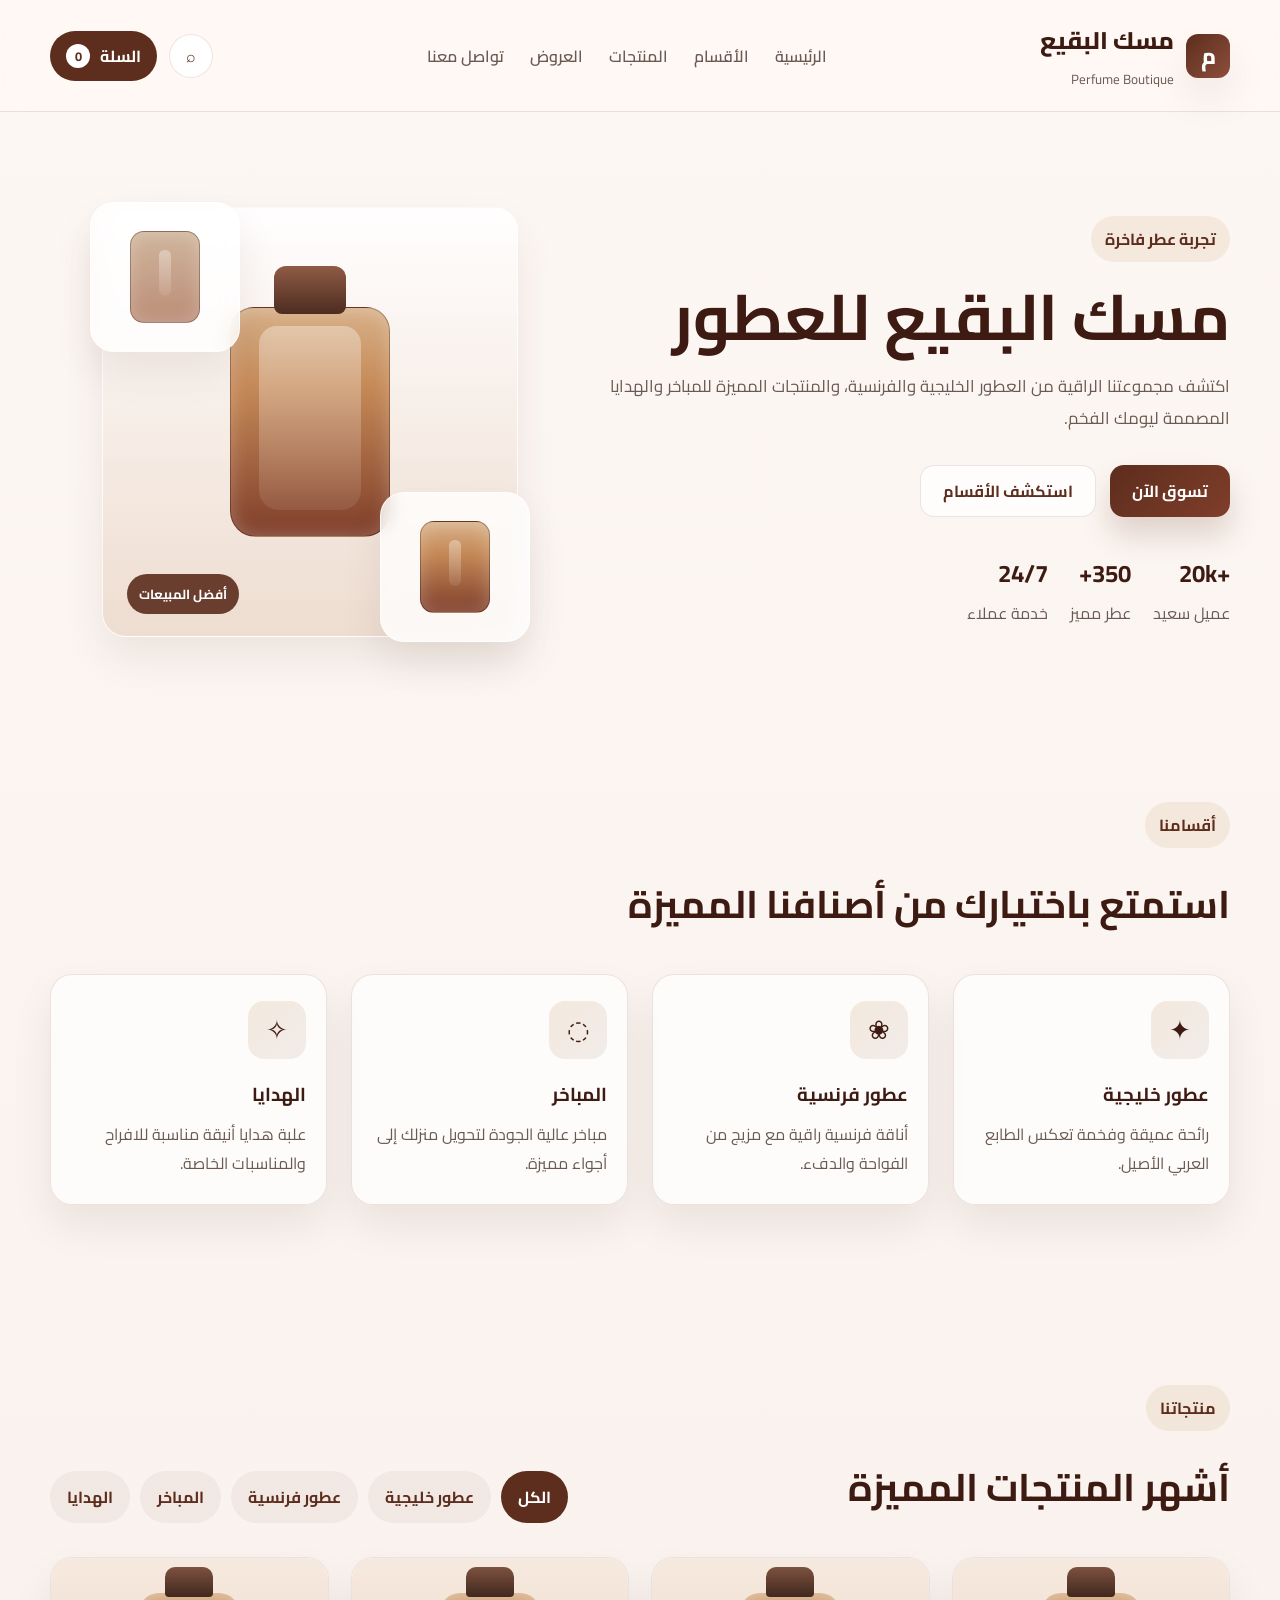
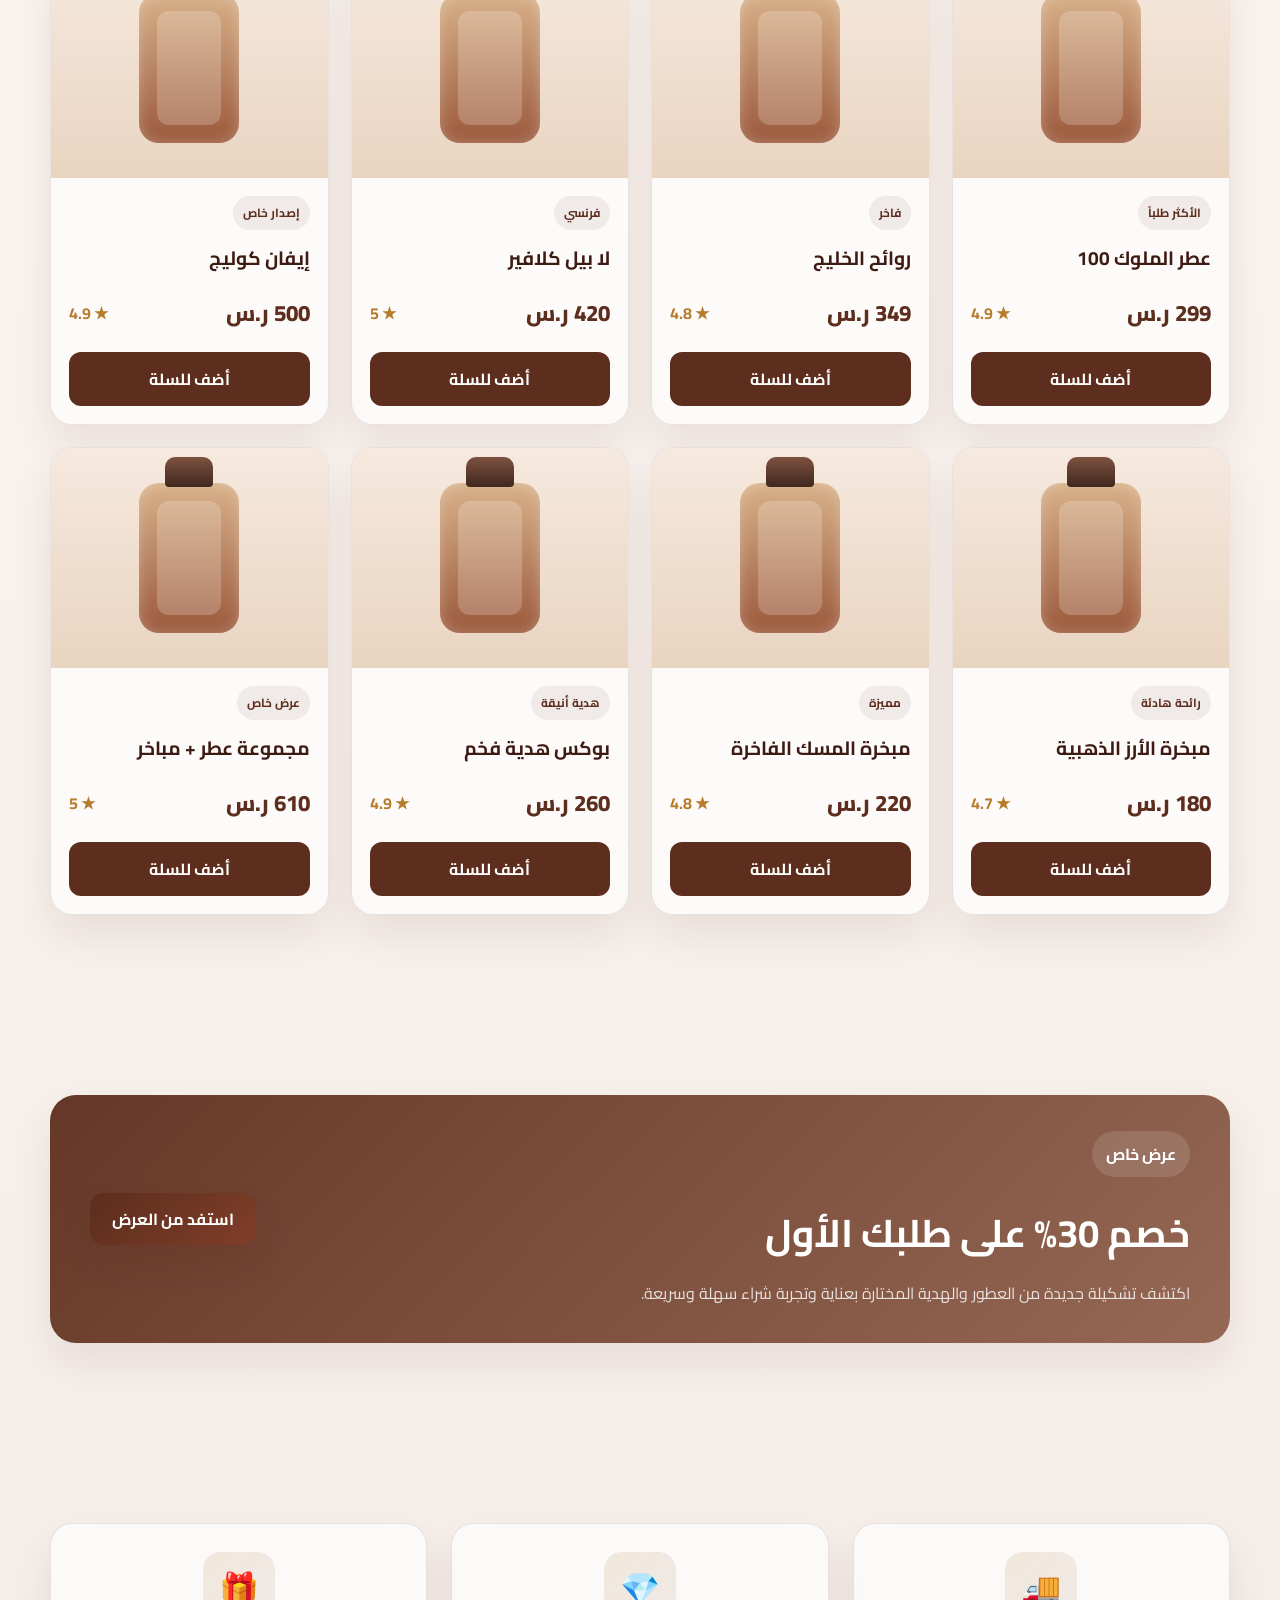
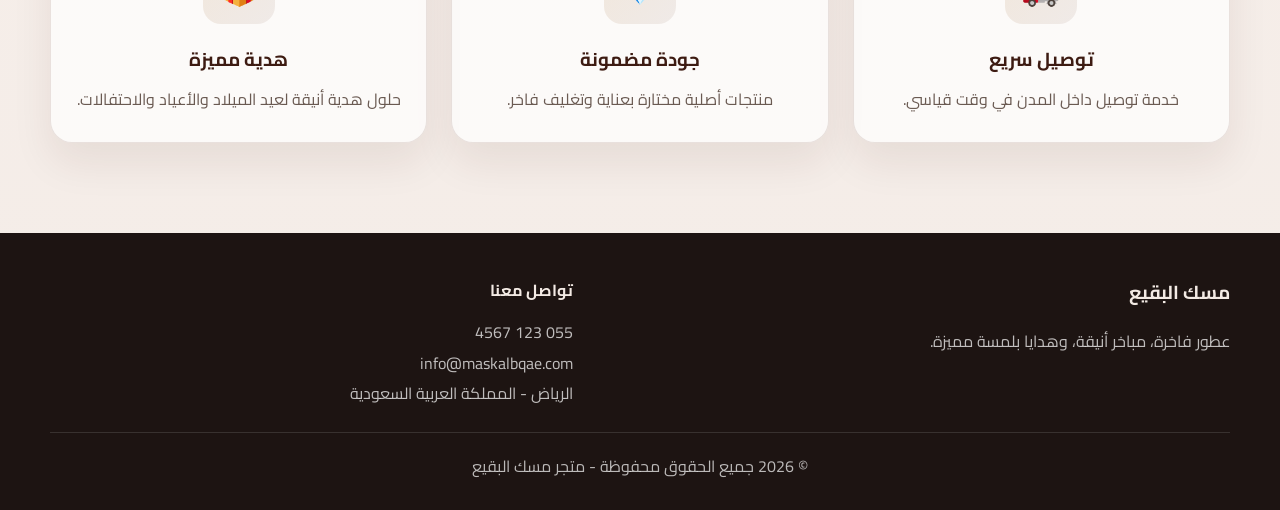
==== index.html @ 200d5143 "إنشاء متجر إلكتروني عربي فاخر لمتجر مسك البقيع مع واجهة تفاعلية وعروض أقسام المنتجات." ====
<!DOCTYPE html>
<html lang="ar" dir="rtl">
  <head>
    <meta charset="UTF-8" />
    <meta name="viewport" content="width=device-width, initial-scale=1.0" />
    <title>مسك البقيع | متجر العطور</title>
    <meta
      name="description"
      content="متجر مسك البقيع للعطور والمباخر والهدايا، يقدم عطور خليجية وفرنسية عالية الجودة."
    />
    <link rel="preconnect" href="https://fonts.googleapis.com" />
    <link rel="preconnect" href="https://fonts.gstatic.com" crossorigin />
    <link
      href="https://fonts.googleapis.com/css2?family=Cairo:wght@400;500;600;700;800&display=swap"
      rel="stylesheet"
    />
    <link rel="stylesheet" href="styles.css" />
  </head>
  <body>
    <header class="topbar">
      <div class="container nav">
        <div class="logo-wrap">
          <div class="logo-badge">م</div>
          <div>
            <p class="brand-name">مسك البقيع</p>
            <small>Perfume Boutique</small>
          </div>
        </div>
        <nav class="main-nav" aria-label="التنقل الرئيسي">
          <a href="#home">الرئيسية</a>
          <a href="#categories">الأقسام</a>
          <a href="#products">المنتجات</a>
          <a href="#offers">العروض</a>
          <a href="#contact">تواصل معنا</a>
        </nav>
        <div class="nav-actions">
          <button class="icon-btn" aria-label="بحث">⌕</button>
          <button class="cart-btn" aria-label="سلة المشتريات">
            <span>السلة</span>
            <span id="cart-count" class="cart-count">0</span>
          </button>
        </div>
      </div>
    </header>

    <main id="home">
      <section class="hero">
        <div class="container hero-inner">
          <div class="hero-copy">
            <span class="eyebrow">تجربة عطر فاخرة</span>
            <h1>مسك البقيع للعطور</h1>
            <p>
              اكتشف مجموعتنا الراقية من العطور الخليجية والفرنسية، والمنتجات
              المميزة للمباخر والهدايا المصممة ليومك الفخم.
            </p>
            <div class="cta-row">
              <a href="#products" class="primary-btn">تسوق الآن</a>
              <a href="#categories" class="secondary-btn">استكشف الأقسام</a>
            </div>
            <div class="hero-stats">
              <div>
                <strong>+20k</strong>
                <span>عميل سعيد</span>
              </div>
              <div>
                <strong>350+</strong>
                <span>عطر مميز</span>
              </div>
              <div>
                <strong>24/7</strong>
                <span>خدمة عملاء</span>
              </div>
            </div>
          </div>

          <div class="hero-visual" aria-label="عرض منتجات العطور">
            <div class="perfume-card main-card">
              <div class="bottle bottle-large">
                <span class="cap"></span>
              </div>
              <div class="product-tag">أفضل المبيعات</div>
            </div>
            <div class="perfume-card mini-card mini-one">
              <div class="bottle bottle-small"></div>
            </div>
            <div class="perfume-card mini-card mini-two">
              <div class="bottle bottle-small muted"></div>
            </div>
          </div>
        </div>
      </section>

      <section id="categories" class="categories section-space">
        <div class="container">
          <div class="section-heading">
            <span class="eyebrow">أقسامنا</span>
            <h2>استمتع باختيارك من أصنافنا المميزة</h2>
          </div>

          <div class="category-grid">
            <article class="category-card category-gulf">
              <div class="icon">✦</div>
              <h3>عطور خليجية</h3>
              <p>رائحة عميقة وفخمة تعكس الطابع العربي الأصيل.</p>
            </article>

            <article class="category-card category-french">
              <div class="icon">❀</div>
              <h3>عطور فرنسية</h3>
              <p>أناقة فرنسية راقية مع مزيج من الفواحة والدفء.</p>
            </article>

            <article class="category-card category-incense">
              <div class="icon">◌</div>
              <h3>المباخر</h3>
              <p>مباخر عالية الجودة لتحويل منزلك إلى أجواء مميزة.</p>
            </article>

            <article class="category-card category-gifts">
              <div class="icon">✧</div>
              <h3>الهدايا</h3>
              <p>علبة هدايا أنيقة مناسبة للافراح والمناسبات الخاصة.</p>
            </article>
          </div>
        </div>
      </section>

      <section id="products" class="products section-space">
        <div class="container">
          <div class="section-heading split-heading">
            <div>
              <span class="eyebrow">منتجاتنا</span>
              <h2>أشهر المنتجات المميزة</h2>
            </div>
            <div class="filter-bar" aria-label="تصفية المنتجات">
              <button class="filter-btn active" data-filter="all">الكل</button>
              <button class="filter-btn" data-filter="gulf">عطور خليجية</button>
              <button class="filter-btn" data-filter="french">عطور فرنسية</button>
              <button class="filter-btn" data-filter="incense">المباخر</button>
              <button class="filter-btn" data-filter="gifts">الهدايا</button>
            </div>
          </div>

          <div id="products-grid" class="product-grid" aria-live="polite"></div>
        </div>
      </section>

      <section id="offers" class="promo section-space">
        <div class="container promo-box">
          <div>
            <span class="eyebrow">عرض خاص</span>
            <h2>خصم 30% على طلبك الأول</h2>
            <p>
              اكتشف تشكيلة جديدة من العطور والهدية المختارة بعناية وتجربة
              شراء سهلة وسريعة.
            </p>
          </div>
          <a href="#products" class="primary-btn">استفد من العرض</a>
        </div>
      </section>

      <section class="features section-space">
        <div class="container">
          <div class="feature-grid">
            <div class="feature-item">
              <div class="feature-icon">🚚</div>
              <h3>توصيل سريع</h3>
              <p>خدمة توصيل داخل المدن في وقت قياسي.</p>
            </div>
            <div class="feature-item">
              <div class="feature-icon">💎</div>
              <h3>جودة مضمونة</h3>
              <p>منتجات أصلية مختارة بعناية وتغليف فاخر.</p>
            </div>
            <div class="feature-item">
              <div class="feature-icon">🎁</div>
              <h3>هدية مميزة</h3>
              <p>حلول هدية أنيقة لعيد الميلاد والأعياد والاحتفالات.</p>
            </div>
          </div>
        </div>
      </section>
    </main>

    <footer id="contact" class="site-footer">
      <div class="container footer-inner">
        <div>
          <h3>مسك البقيع</h3>
          <p>عطور فاخرة، مباخر أنيقة، وهدايا بلمسة مميزة.</p>
        </div>
        <div>
          <h4>تواصل معنا</h4>
          <ul>
            <li>055 123 4567</li>
            <li>info@maskalbqae.com</li>
            <li>الرياض - المملكة العربية السعودية</li>
          </ul>
        </div>
      </div>
      <div class="container copyright">
        <p>© 2026 جميع الحقوق محفوظة - متجر مسك البقيع</p>
      </div>
    </footer>

    <script src="script.js"></script>
  </body>
</html>
---- styles.css ----
:root {
  --bg: #f9f3ee;
  --panel: #fffdfb;
  --primary: #5d2d1d;
  --primary-dark: #3d1b12;
  --accent: #c79b66;
  --sec: #efe1d2;
  --text: #1f1a17;
  --muted: #6a5a52;
  --border: rgba(93, 45, 29, 0.12);
  --shadow: 0 20px 40px rgba(61, 27, 18, 0.08);
}

* {
  box-sizing: border-box;
}

html {
  scroll-behavior: smooth;
}

body {
  margin: 0;
  font-family: "Cairo", sans-serif;
  background: linear-gradient(180deg, #fdf7f3 0%, #f4ece7 100%);
  color: var(--text);
}

a {
  color: inherit;
  text-decoration: none;
}

img {
  max-width: 100%;
}

button {
  font: inherit;
}

.container {
  width: min(1180px, calc(100% - 32px));
  margin: 0 auto;
}

.section-space {
  padding: 90px 0;
}

.topbar {
  position: sticky;
  top: 0;
  z-index: 20;
  backdrop-filter: blur(14px);
  background: rgba(255, 249, 246, 0.75);
  border-bottom: 1px solid var(--border);
}

.nav {
  display: flex;
  align-items: center;
  justify-content: space-between;
  gap: 20px;
  padding: 18px 0;
}

.logo-wrap {
  display: flex;
  align-items: center;
  gap: 12px;
}

.logo-badge {
  width: 44px;
  height: 44px;
  display: grid;
  place-items: center;
  background: linear-gradient(135deg, var(--primary), #8c4f3b);
  color: #fff;
  border-radius: 12px;
  font-size: 1.4rem;
  font-weight: 800;
  box-shadow: var(--shadow);
}

.brand-name {
  margin: 0;
  font-weight: 800;
  color: var(--primary-dark);
  font-size: 1.5rem;
}

.logo-wrap small {
  color: var(--muted);
}

.main-nav {
  display: flex;
  align-items: center;
  gap: 26px;
  color: var(--muted);
  font-weight: 600;
}

.main-nav a:hover {
  color: var(--primary);
}

.nav-actions {
  display: flex;
  align-items: center;
  gap: 12px;
}

.icon-btn,
.cart-btn,
.filter-btn,
.primary-btn,
.secondary-btn,
.add-btn {
  border: none;
  cursor: pointer;
  transition: 0.2s ease;
}

.icon-btn {
  width: 44px;
  height: 44px;
  border-radius: 50%;
  background: #fff;
  color: var(--primary);
  border: 1px solid var(--border);
}

.cart-btn {
  display: inline-flex;
  align-items: center;
  gap: 10px;
  background: var(--primary);
  color: #fff;
  padding: 10px 16px;
  border-radius: 999px;
  font-weight: 700;
}

.cart-count {
  display: inline-grid;
  place-items: center;
  width: 24px;
  height: 24px;
  border-radius: 50%;
  background: #fff;
  color: var(--primary);
  font-size: 0.8rem;
}

.hero {
  padding: 60px 0 40px;
}

.hero-inner {
  display: grid;
  grid-template-columns: 1.2fr 1fr;
  gap: 36px;
  align-items: center;
}

.eyebrow {
  display: inline-block;
  font-weight: 700;
  color: var(--primary);
  background: rgba(199, 155, 102, 0.15);
  padding: 8px 14px;
  border-radius: 999px;
  margin-bottom: 20px;
}

.hero-copy h1 {
  margin: 0;
  font-size: clamp(2.5rem, 5vw, 4.3rem);
  line-height: 1.1;
  color: var(--primary-dark);
}

.hero-copy p {
  max-width: 620px;
  color: var(--muted);
  font-size: 1.05rem;
  line-height: 1.9;
  margin: 18px 0 30px;
}

.cta-row {
  display: flex;
  flex-wrap: wrap;
  gap: 14px;
}

.primary-btn,
.secondary-btn {
  display: inline-flex;
  align-items: center;
  justify-content: center;
  min-height: 52px;
  padding: 0 22px;
  border-radius: 14px;
  font-weight: 700;
}

.primary-btn {
  background: linear-gradient(135deg, var(--primary), #7f3e2a);
  color: white;
  box-shadow: 0 18px 30px rgba(93, 45, 29, 0.18);
}

.primary-btn:hover {
  transform: translateY(-1px);
}

.secondary-btn {
  background: rgba(255,255,255,0.8);
  color: var(--primary);
  border: 1px solid var(--border);
}

.hero-stats {
  display: flex;
  flex-wrap: wrap;
  gap: 22px;
  margin-top: 34px;
}

.hero-stats div {
  display: flex;
  flex-direction: column;
  gap: 2px;
}

.hero-stats strong {
  color: var(--primary-dark);
  font-size: 1.5rem;
}

.hero-stats span {
  color: var(--muted);
}

.hero-visual {
  position: relative;
  min-height: 500px;
  display: grid;
  place-items: center;
}

.perfume-card {
  position: absolute;
  border-radius: 24px;
  background: linear-gradient(180deg, rgba(255,255,255,0.82), rgba(239, 225, 210, 0.8));
  border: 1px solid rgba(255,255,255,0.8);
  box-shadow: var(--shadow);
}

.main-card {
  width: min(420px, 80%);
  height: 430px;
  display: flex;
  align-items: center;
  justify-content: center;
  background: linear-gradient(180deg, rgba(255,255,255,0.88), rgba(236, 218, 204, 0.9));
}

.bottle {
  position: relative;
  width: 160px;
  height: 230px;
  border-radius: 24px 24px 26px 26px;
  background: linear-gradient(180deg, #d8b189 0%, #c58957 35%, #7f3e2a 100%);
  border: 1px solid rgba(54, 32, 25, 0.3);
  box-shadow: inset 0 0 18px rgba(255,255,255,0.25);
}

.bottle::before {
  content: "";
  position: absolute;
  inset: 18px 28px 26px;
  border-radius: 18px 18px 20px 20px;
  background: linear-gradient(180deg, rgba(255,255,255,0.35), rgba(255,255,255,0.08));
}

.cap {
  position: absolute;
  top: -42px;
  left: 50%;
  transform: translateX(-50%);
  width: 72px;
  height: 48px;
  border-radius: 12px 12px 8px 8px;
  background: linear-gradient(180deg, #8f5b45, #4d2c20);
}

.mini-card {
  width: 150px;
  height: 150px;
  display: grid;
  place-items: center;
  background: rgba(255,255,255,0.78);
  backdrop-filter: blur(8px);
}

.mini-one {
  bottom: 30px;
  right: 40px;
}

.mini-two {
  top: 30px;
  left: 40px;
}

.bottle-small {
  width: 70px;
  height: 92px;
  border-radius: 14px;
}

.bottle-small.muted {
  background: linear-gradient(180deg, #d0b59c 0%, #bb8d76 100%);
}

.product-tag {
  position: absolute;
  left: 24px;
  bottom: 22px;
  background: rgba(93, 45, 29, 0.9);
  color: #fff;
  font-weight: 700;
  padding: 8px 12px;
  border-radius: 999px;
  font-size: 0.82rem;
}

.section-heading {
  margin-bottom: 34px;
}

.section-heading h2 {
  margin: 0;
  color: var(--primary-dark);
  font-size: clamp(2rem, 3vw, 2.8rem);
}

.split-heading {
  display: flex;
  justify-content: space-between;
  gap: 20px;
  align-items: end;
  flex-wrap: wrap;
}

.filter-bar {
  display: flex;
  flex-wrap: wrap;
  gap: 10px;
}

.filter-btn {
  background: rgba(93, 45, 29, 0.05);
  color: var(--primary);
  border: 1px solid transparent;
  padding: 10px 16px;
  border-radius: 999px;
  font-weight: 700;
}

.filter-btn.active {
  background: var(--primary);
  color: #fff;
}

.category-grid,
.feature-grid {
  display: grid;
  grid-template-columns: repeat(4, minmax(0, 1fr));
  gap: 24px;
}

.category-card,
.feature-item,
.product-card {
  background: rgba(255,255,255,0.7);
  border: 1px solid var(--border);
  border-radius: 22px;
  box-shadow: var(--shadow);
}

.category-card {
  padding: 26px 20px;
}

.category-card .icon {
  width: 58px;
  height: 58px;
  border-radius: 16px;
  display: grid;
  place-items: center;
  font-size: 1.6rem;
  margin-bottom: 18px;
  background: linear-gradient(135deg, rgba(199,155,102,0.2), rgba(93,45,29,0.08));
  color: var(--primary-dark);
}

.category-card h3 {
  margin: 0 0 8px;
  color: var(--primary-dark);
}

.category-card p {
  margin: 0;
  line-height: 1.8;
  color: var(--muted);
}

.product-grid {
  display: grid;
  grid-template-columns: repeat(4, minmax(0, 1fr));
  gap: 22px;
}

.product-card {
  overflow: hidden;
}

.product-image {
  position: relative;
  height: 220px;
  background: linear-gradient(180deg, #f6e9df, #e9d4c0);
  display: grid;
  place-items: center;
}

.product-bottle {
  position: relative;
  width: 100px;
  height: 150px;
  border-radius: 20px;
  background: linear-gradient(180deg, #d8b189 0%, #9b593c 100%);
  box-shadow: inset 0 0 14px rgba(255,255,255,0.28);
}

.product-bottle::before {
  content: "";
  position: absolute;
  top: -26px;
  left: 50%;
  transform: translateX(-50%);
  width: 48px;
  height: 30px;
  border-radius: 10px 10px 4px 4px;
  background: linear-gradient(180deg, #7d5240, #40271e);
}

.product-bottle::after {
  content: "";
  position: absolute;
  inset: 18px 18px 18px;
  border-radius: 12px;
  background: rgba(255,255,255,0.2);
}

.product-body {
  padding: 18px;
}

.badge {
  display: inline-block;
  background: rgba(93, 45, 29, 0.08);
  color: var(--primary);
  font-size: 0.74rem;
  font-weight: 700;
  padding: 6px 10px;
  border-radius: 999px;
  margin-bottom: 10px;
}

.product-body h3 {
  margin: 0;
  color: var(--primary-dark);
  font-size: 1.2rem;
}

.product-meta {
  display: flex;
  justify-content: space-between;
  align-items: center;
  gap: 8px;
  margin: 16px 0 18px;
}

.product-price {
  font-size: 1.4rem;
  font-weight: 800;
  color: var(--primary);
}

.product-rating {
  color: #b77b2c;
  font-weight: 700;
}

.add-btn {
  width: 100%;
  background: var(--primary);
  color: white;
  border-radius: 12px;
  padding: 12px 16px;
  font-weight: 700;
}

.promo-box {
  display: flex;
  align-items: center;
  justify-content: space-between;
  gap: 20px;
  padding: 36px 40px;
  border-radius: 26px;
  background: linear-gradient(135deg, rgba(93, 45, 29, 0.95), rgba(139, 90, 69, 0.9));
  color: #fff;
  box-shadow: var(--shadow);
}

.promo-box h2 {
  margin: 0 0 10px;
  font-size: clamp(2rem, 3vw, 2.8rem);
}

.promo-box p {
  margin: 0;
  color: rgba(255,255,255,0.82);
  line-height: 1.8;
}

.promo-box .eyebrow {
  background: rgba(255,255,255,0.12);
  color: #fff;
}

.feature-grid {
  grid-template-columns: repeat(3, minmax(0, 1fr));
}

.feature-item {
  padding: 28px 22px;
  text-align: center;
}

.feature-icon {
  width: 72px;
  height: 72px;
  border-radius: 18px;
  display: grid;
  place-items: center;
  margin: 0 auto 18px;
  font-size: 2rem;
  background: linear-gradient(135deg, rgba(199,155,102,0.2), rgba(93,45,29,0.08));
}

.feature-item h3 {
  margin: 0 0 8px;
  color: var(--primary-dark);
}

.feature-item p {
  margin: 0;
  color: var(--muted);
  line-height: 1.8;
}

.site-footer {
  background: #1d1412;
  color: #f3eae4;
  padding-top: 42px;
}

.footer-inner {
  display: grid;
  grid-template-columns: 1.2fr 1fr;
  gap: 30px;
  padding-bottom: 24px;
}

.site-footer h3,
.site-footer h4 {
  margin: 0 0 12px;
}

.site-footer p,
.site-footer li {
  color: rgba(255,255,255,0.72);
  line-height: 1.9;
}

.site-footer ul {
  list-style: none;
  padding: 0;
  margin: 0;
}

.copyright {
  border-top: 1px solid rgba(255,255,255,0.12);
  padding: 18px 0 28px;
}

.copyright p {
  margin: 0;
  text-align: center;
  color: rgba(255,255,255,0.7);
}

@media (max-width: 960px) {
  .hero-inner,
  .category-grid,
  .product-grid,
  .feature-grid,
  .footer-inner {
    grid-template-columns: 1fr 1fr;
  }

  .hero-inner {
    grid-template-columns: 1fr;
  }

  .main-nav {
    display: none;
  }
}

@media (max-width: 640px) {
  .category-grid,
  .product-grid,
  .feature-grid,
  .footer-inner {
    grid-template-columns: 1fr;
  }

  .promo-box {
    flex-direction: column;
    align-items: flex-start;
  }

  .nav {
    flex-wrap: wrap;
  }

  .nav-actions {
    width: 100%;
    justify-content: space-between;
  }
}
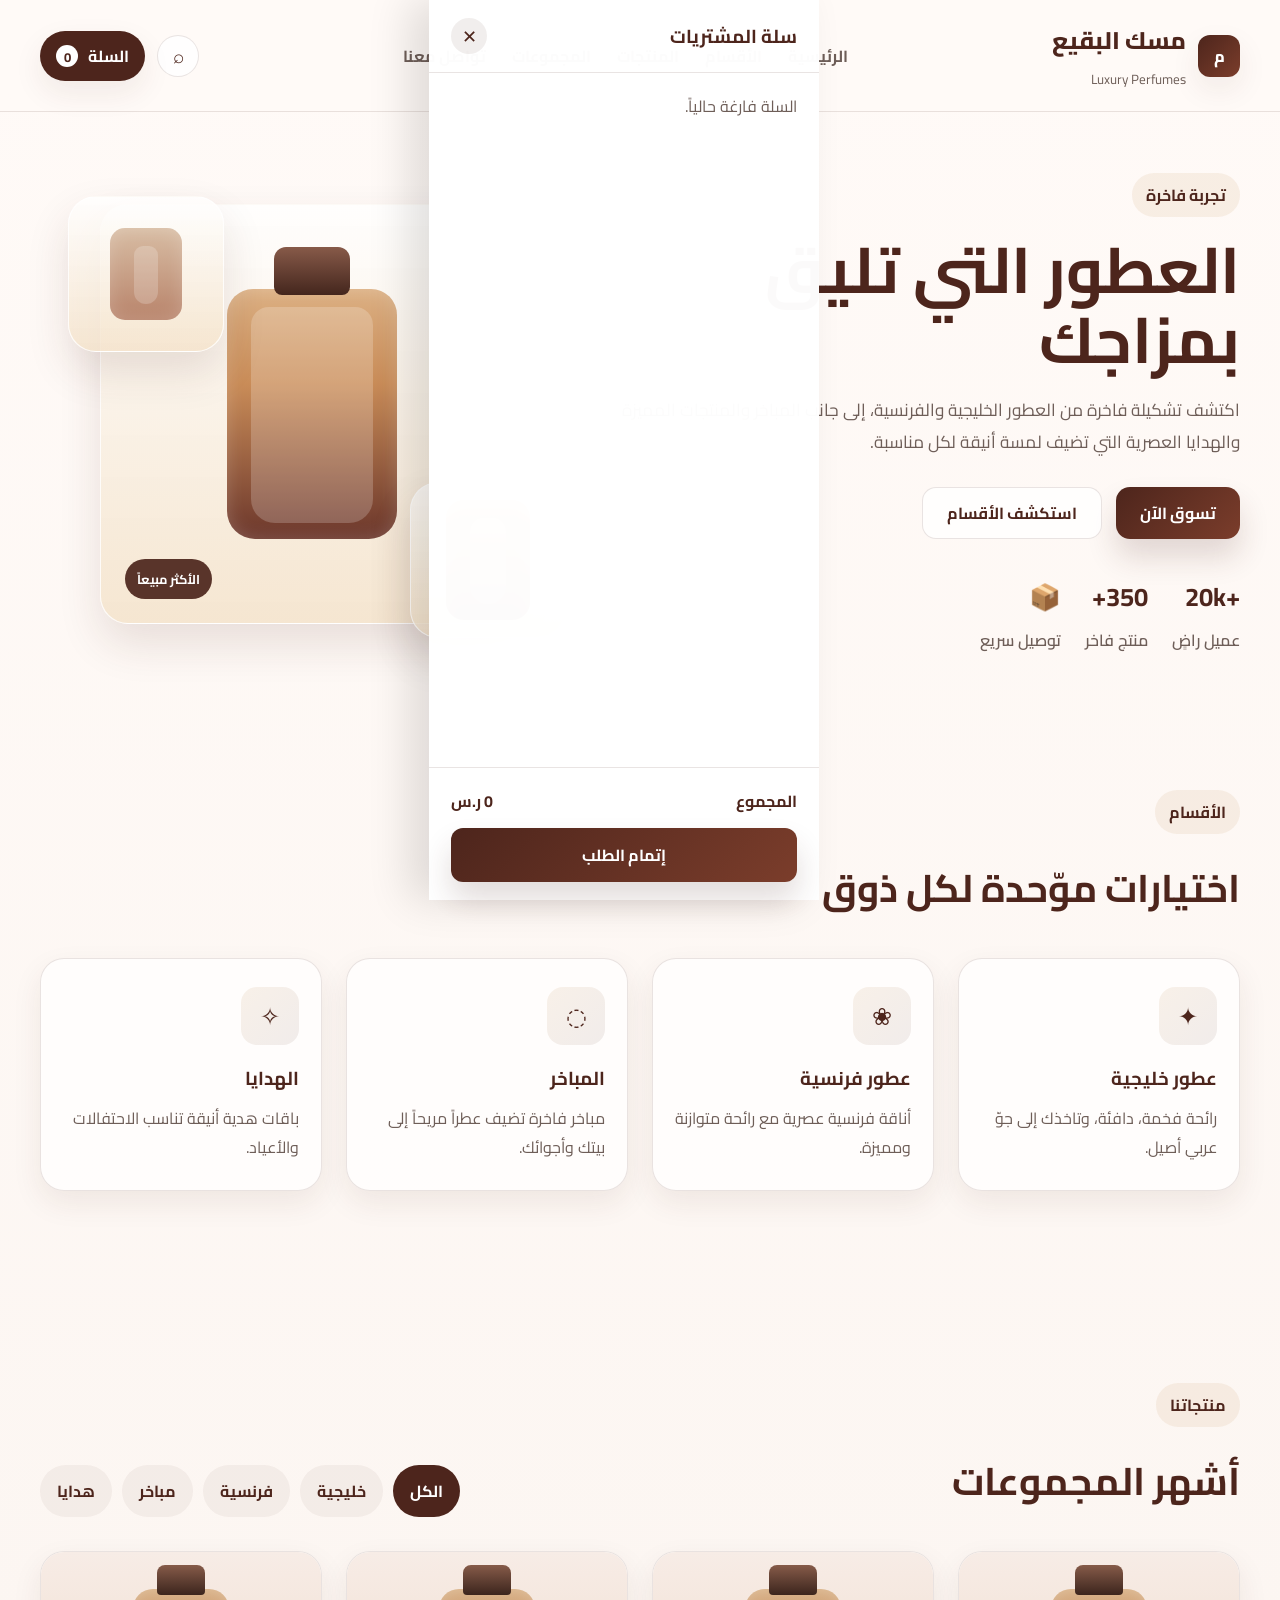
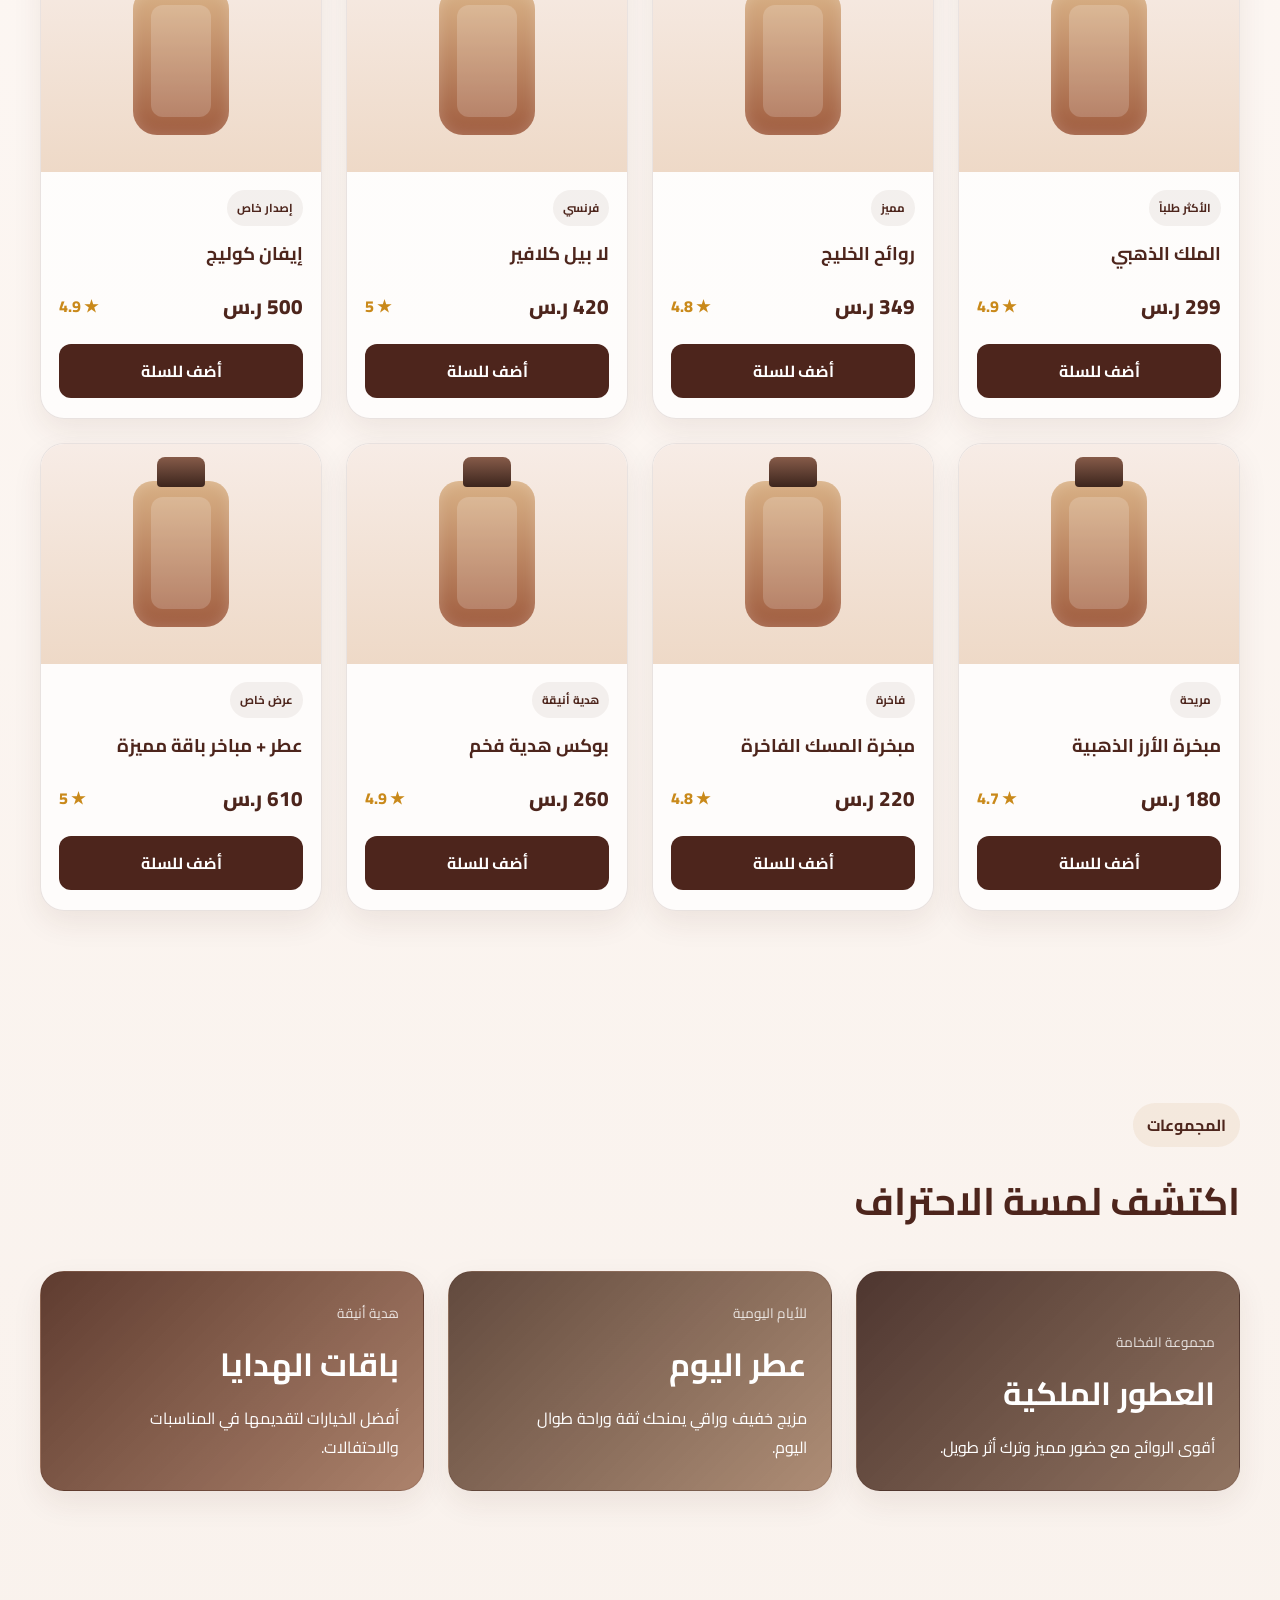
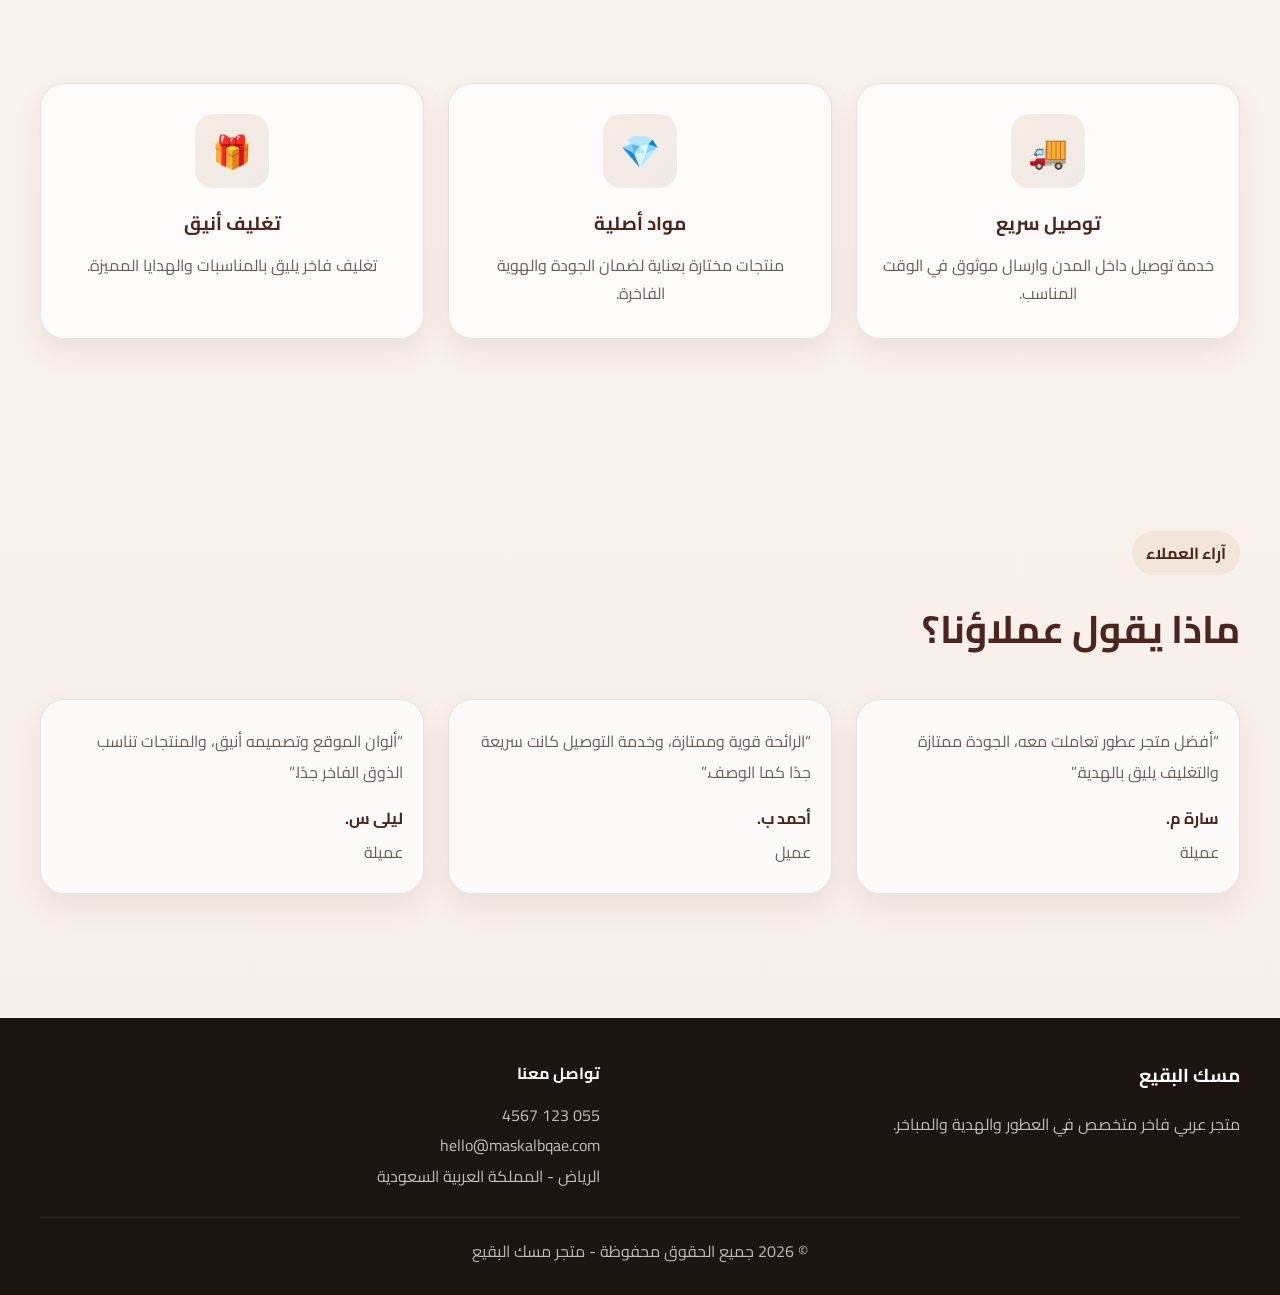
==== commit c0d8393e: "تحديث المتجر إلى نسخة أكثر احترافية مع سلة مشتريات، نافذة تفاصيل المنتج، وتصميم فاخر عربي." ====
--- a/index.html
+++ b/index.html
@@ -3,10 +3,10 @@
   <head>
     <meta charset="UTF-8" />
     <meta name="viewport" content="width=device-width, initial-scale=1.0" />
-    <title>مسك البقيع | متجر العطور</title>
+    <title>مسك البقيع | متجر العطور الفاخر</title>
     <meta
       name="description"
-      content="متجر مسك البقيع للعطور والمباخر والهدايا، يقدم عطور خليجية وفرنسية عالية الجودة."
+      content="متجر مسك البقيع للعطور الفاخرة والمباخر والهدايا، يقدم أفضل العطور الخليجية والفرنسية بمذاق فخم."
     />
     <link rel="preconnect" href="https://fonts.googleapis.com" />
     <link rel="preconnect" href="https://fonts.gstatic.com" crossorigin />
@@ -23,19 +23,21 @@
           <div class="logo-badge">م</div>
           <div>
             <p class="brand-name">مسك البقيع</p>
-            <small>Perfume Boutique</small>
-          </div>
-        </div>
+            <small>Luxury Perfumes</small>
+          </div>
+        </div>
+
         <nav class="main-nav" aria-label="التنقل الرئيسي">
           <a href="#home">الرئيسية</a>
           <a href="#categories">الأقسام</a>
           <a href="#products">المنتجات</a>
-          <a href="#offers">العروض</a>
+          <a href="#collections">المجموعات</a>
           <a href="#contact">تواصل معنا</a>
         </nav>
+
         <div class="nav-actions">
           <button class="icon-btn" aria-label="بحث">⌕</button>
-          <button class="cart-btn" aria-label="سلة المشتريات">
+          <button class="cart-btn" id="cartToggle" aria-label="سلة المشتريات">
             <span>السلة</span>
             <span id="cart-count" class="cart-count">0</span>
           </button>
@@ -47,44 +49,48 @@
       <section class="hero">
         <div class="container hero-inner">
           <div class="hero-copy">
-            <span class="eyebrow">تجربة عطر فاخرة</span>
-            <h1>مسك البقيع للعطور</h1>
+            <span class="eyebrow">تجربة فاخرة</span>
+            <h1>العطور التي تليق بمزاجك</h1>
             <p>
-              اكتشف مجموعتنا الراقية من العطور الخليجية والفرنسية، والمنتجات
-              المميزة للمباخر والهدايا المصممة ليومك الفخم.
+              اكتشف تشكيلة فاخرة من العطور الخليجية والفرنسية، إلى جانب المباخر
+              والمنتجات المميزة والهدايا العصرية التي تضيف لمسة أنيقة لكل مناسبة.
             </p>
+
             <div class="cta-row">
               <a href="#products" class="primary-btn">تسوق الآن</a>
               <a href="#categories" class="secondary-btn">استكشف الأقسام</a>
             </div>
+
             <div class="hero-stats">
               <div>
                 <strong>+20k</strong>
-                <span>عميل سعيد</span>
+                <span>عميل راضٍ</span>
               </div>
               <div>
                 <strong>350+</strong>
-                <span>عطر مميز</span>
+                <span>منتج فاخر</span>
               </div>
               <div>
-                <strong>24/7</strong>
-                <span>خدمة عملاء</span>
-              </div>
-            </div>
-          </div>
-
-          <div class="hero-visual" aria-label="عرض منتجات العطور">
-            <div class="perfume-card main-card">
-              <div class="bottle bottle-large">
-                <span class="cap"></span>
-              </div>
-              <div class="product-tag">أفضل المبيعات</div>
-            </div>
-            <div class="perfume-card mini-card mini-one">
-              <div class="bottle bottle-small"></div>
-            </div>
-            <div class="perfume-card mini-card mini-two">
-              <div class="bottle bottle-small muted"></div>
+                <strong>📦</strong>
+                <span>توصيل سريع</span>
+              </div>
+            </div>
+          </div>
+
+          <div class="hero-visual" aria-label="منتجات العطور">
+            <div class="glass-panel panel-main">
+              <div class="bottle bottle-lg">
+                <span class="bottle-cap"></span>
+              </div>
+              <div class="floating-badge">الأكثر مبيعاً</div>
+            </div>
+
+            <div class="glass-panel mini one">
+              <div class="bottle bottle-md"></div>
+            </div>
+
+            <div class="glass-panel mini two">
+              <div class="bottle bottle-sm muted"></div>
             </div>
           </div>
         </div>
@@ -93,33 +99,33 @@
       <section id="categories" class="categories section-space">
         <div class="container">
           <div class="section-heading">
-            <span class="eyebrow">أقسامنا</span>
-            <h2>استمتع باختيارك من أصنافنا المميزة</h2>
+            <span class="eyebrow">الأقسام</span>
+            <h2>اختيارات موّحدة لكل ذوق</h2>
           </div>
 
           <div class="category-grid">
             <article class="category-card category-gulf">
               <div class="icon">✦</div>
               <h3>عطور خليجية</h3>
-              <p>رائحة عميقة وفخمة تعكس الطابع العربي الأصيل.</p>
+              <p>رائحة فخمة، دافئة، وتاخذك إلى جوّ عربي أصيل.</p>
             </article>
 
             <article class="category-card category-french">
               <div class="icon">❀</div>
               <h3>عطور فرنسية</h3>
-              <p>أناقة فرنسية راقية مع مزيج من الفواحة والدفء.</p>
+              <p>أناقة فرنسية عصرية مع رائحة متوازنة ومميزة.</p>
             </article>
 
             <article class="category-card category-incense">
               <div class="icon">◌</div>
               <h3>المباخر</h3>
-              <p>مباخر عالية الجودة لتحويل منزلك إلى أجواء مميزة.</p>
+              <p>مباخر فاخرة تضيف عطراً مريحاً إلى بيتك وأجوائك.</p>
             </article>
 
             <article class="category-card category-gifts">
               <div class="icon">✧</div>
               <h3>الهدايا</h3>
-              <p>علبة هدايا أنيقة مناسبة للافراح والمناسبات الخاصة.</p>
+              <p>باقات هدية أنيقة تناسب الاحتفالات والأعياد.</p>
             </article>
           </div>
         </div>
@@ -130,32 +136,48 @@
           <div class="section-heading split-heading">
             <div>
               <span class="eyebrow">منتجاتنا</span>
-              <h2>أشهر المنتجات المميزة</h2>
-            </div>
+              <h2>أشهر المجموعات</h2>
+            </div>
+
             <div class="filter-bar" aria-label="تصفية المنتجات">
               <button class="filter-btn active" data-filter="all">الكل</button>
-              <button class="filter-btn" data-filter="gulf">عطور خليجية</button>
-              <button class="filter-btn" data-filter="french">عطور فرنسية</button>
-              <button class="filter-btn" data-filter="incense">المباخر</button>
-              <button class="filter-btn" data-filter="gifts">الهدايا</button>
-            </div>
-          </div>
-
-          <div id="products-grid" class="product-grid" aria-live="polite"></div>
-        </div>
-      </section>
-
-      <section id="offers" class="promo section-space">
-        <div class="container promo-box">
-          <div>
-            <span class="eyebrow">عرض خاص</span>
-            <h2>خصم 30% على طلبك الأول</h2>
-            <p>
-              اكتشف تشكيلة جديدة من العطور والهدية المختارة بعناية وتجربة
-              شراء سهلة وسريعة.
-            </p>
-          </div>
-          <a href="#products" class="primary-btn">استفد من العرض</a>
+              <button class="filter-btn" data-filter="gulf">خليجية</button>
+              <button class="filter-btn" data-filter="french">فرنسية</button>
+              <button class="filter-btn" data-filter="incense">مباخر</button>
+              <button class="filter-btn" data-filter="gifts">هدايا</button>
+            </div>
+          </div>
+
+          <div class="product-grid" id="products-grid" aria-live="polite"></div>
+        </div>
+      </section>
+
+      <section id="collections" class="collections section-space">
+        <div class="container">
+          <div class="section-heading">
+            <span class="eyebrow">المجموعات</span>
+            <h2>اكتشف لمسة الاحتراف</h2>
+          </div>
+
+          <div class="collection-grid">
+            <article class="collection-box collection-royal">
+              <span>مجموعة الفخامة</span>
+              <h3>العطور الملكية</h3>
+              <p>أقوى الروائح مع حضور مميز وترك أثر طويل.</p>
+            </article>
+
+            <article class="collection-box collection-daily">
+              <span>للأيام اليومية</span>
+              <h3>عطر اليوم</h3>
+              <p>مزيج خفيف وراقي يمنحك ثقة وراحة طوال اليوم.</p>
+            </article>
+
+            <article class="collection-box collection-gift">
+              <span>هدية أنيقة</span>
+              <h3>باقات الهدايا</h3>
+              <p>أفضل الخيارات لتقديمها في المناسبات والاحتفالات.</p>
+            </article>
+          </div>
         </div>
       </section>
 
@@ -165,38 +187,117 @@
             <div class="feature-item">
               <div class="feature-icon">🚚</div>
               <h3>توصيل سريع</h3>
-              <p>خدمة توصيل داخل المدن في وقت قياسي.</p>
+              <p>خدمة توصيل داخل المدن وارسال موثوق في الوقت المناسب.</p>
             </div>
             <div class="feature-item">
               <div class="feature-icon">💎</div>
-              <h3>جودة مضمونة</h3>
-              <p>منتجات أصلية مختارة بعناية وتغليف فاخر.</p>
+              <h3>مواد أصلية</h3>
+              <p>منتجات مختارة بعناية لضمان الجودة والهوية الفاخرة.</p>
             </div>
             <div class="feature-item">
               <div class="feature-icon">🎁</div>
-              <h3>هدية مميزة</h3>
-              <p>حلول هدية أنيقة لعيد الميلاد والأعياد والاحتفالات.</p>
+              <h3>تغليف أنيق</h3>
+              <p>تغليف فاخر يليق بالمناسبات والهدايا المميزة.</p>
+            </div>
+          </div>
+        </div>
+      </section>
+
+      <section class="testimonials section-space">
+        <div class="container">
+          <div class="section-heading">
+            <span class="eyebrow">آراء العملاء</span>
+            <h2>ماذا يقول عملاؤنا؟</h2>
+          </div>
+
+          <div class="testimonial-grid">
+            <div class="testimonial-card">
+              <p>“أفضل متجر عطور تعاملت معه، الجودة ممتازة والتغليف يليق بالهدية.”</p>
+              <div class="person">
+                <strong>سارة م.</strong>
+                <span>عميلة</span>
+              </div>
+            </div>
+
+            <div class="testimonial-card">
+              <p>“الرائحة قوية وممتازة، وخدمة التوصيل كانت سريعة جدًا كما الوصف.”</p>
+              <div class="person">
+                <strong>أحمد ب.</strong>
+                <span>عميل</span>
+              </div>
+            </div>
+
+            <div class="testimonial-card">
+              <p>“ألوان الموقع وتصميمه أنيق، والمنتجات تناسب الذوق الفاخر جدًا.”</p>
+              <div class="person">
+                <strong>ليلى س.</strong>
+                <span>عميلة</span>
+              </div>
             </div>
           </div>
         </div>
       </section>
     </main>
+
+    <aside class="cart-panel" id="cartPanel" aria-label="سلة المشتريات">
+      <div class="cart-header">
+        <h3>سلة المشتريات</h3>
+        <button class="close-cart" id="closeCart" aria-label="إغلاق السلة">✕</button>
+      </div>
+
+      <div class="cart-items" id="cartItems">
+        <p class="empty-cart">السلة فارغة حالياً.</p>
+      </div>
+
+      <div class="cart-footer">
+        <div class="cart-summary">
+          <span>المجموع</span>
+          <strong id="cartTotal">0 ر.س</strong>
+        </div>
+        <button class="checkout-btn">إتمام الطلب</button>
+      </div>
+    </aside>
+
+    <div class="modal hidden" id="productModal" aria-hidden="true">
+      <div class="modal-content">
+        <button class="modal-close" id="closeModal" aria-label="إغلاق">✕</button>
+        <div class="modal-body">
+          <div class="modal-image">
+            <div class="product-bottle large"></div>
+          </div>
+          <div class="modal-info">
+            <span class="badge" id="modalBadge">فاخر</span>
+            <h3 id="modalTitle">اسم المنتج</h3>
+            <p id="modalDescription">
+              وصف تفصيلي للمنتج يبرز أجواء العطر وخصائصه المميزة.
+            </p>
+            <div class="modal-meta">
+              <span class="product-price" id="modalPrice">0 ر.س</span>
+              <span class="product-rating" id="modalRating">★ 0</span>
+            </div>
+            <button class="primary-btn modal-add" id="modalAddBtn">أضف للسلة</button>
+          </div>
+        </div>
+      </div>
+    </div>
 
     <footer id="contact" class="site-footer">
       <div class="container footer-inner">
         <div>
           <h3>مسك البقيع</h3>
-          <p>عطور فاخرة، مباخر أنيقة، وهدايا بلمسة مميزة.</p>
-        </div>
+          <p>متجر عربي فاخر متخصص في العطور والهدية والمباخر.</p>
+        </div>
+
         <div>
           <h4>تواصل معنا</h4>
           <ul>
             <li>055 123 4567</li>
-            <li>info@maskalbqae.com</li>
+            <li>hello@maskalbqae.com</li>
             <li>الرياض - المملكة العربية السعودية</li>
           </ul>
         </div>
       </div>
+
       <div class="container copyright">
         <p>© 2026 جميع الحقوق محفوظة - متجر مسك البقيع</p>
       </div>
@@ -205,3 +306,4 @@
     <script src="script.js"></script>
   </body>
 </html>
+
--- a/styles.css
+++ b/styles.css
@@ -1,14 +1,15 @@
 :root {
-  --bg: #f9f3ee;
-  --panel: #fffdfb;
-  --primary: #5d2d1d;
-  --primary-dark: #3d1b12;
-  --accent: #c79b66;
-  --sec: #efe1d2;
-  --text: #1f1a17;
-  --muted: #6a5a52;
-  --border: rgba(93, 45, 29, 0.12);
-  --shadow: 0 20px 40px rgba(61, 27, 18, 0.08);
+  --bg: #f8f1ee;
+  --panel: rgba(255, 255, 255, 0.72);
+  --primary: #4d251c;
+  --primary-soft: #7b3d2b;
+  --accent: #cda371;
+  --accent-soft: #f3e1c8;
+  --text: #1d1715;
+  --muted: #6e5e58;
+  --line: rgba(77, 37, 28, 0.12);
+  --shadow: 0 20px 44px rgba(77, 37, 28, 0.12);
+  --shadow-soft: 0 12px 30px rgba(77, 37, 28, 0.08);
 }
 
 * {
@@ -22,7 +23,7 @@
 body {
   margin: 0;
   font-family: "Cairo", sans-serif;
-  background: linear-gradient(180deg, #fdf7f3 0%, #f4ece7 100%);
+  background: linear-gradient(180deg, #fffaf7 0%, #f7efe9 100%);
   color: var(--text);
 }
 
@@ -31,30 +32,30 @@
   text-decoration: none;
 }
 
+button {
+  font: inherit;
+}
+
 img {
   max-width: 100%;
 }
 
-button {
-  font: inherit;
-}
-
 .container {
-  width: min(1180px, calc(100% - 32px));
+  width: min(1200px, calc(100% - 32px));
   margin: 0 auto;
 }
 
 .section-space {
-  padding: 90px 0;
+  padding: 96px 0;
 }
 
 .topbar {
   position: sticky;
   top: 0;
-  z-index: 20;
-  backdrop-filter: blur(14px);
-  background: rgba(255, 249, 246, 0.75);
-  border-bottom: 1px solid var(--border);
+  z-index: 30;
+  backdrop-filter: blur(18px);
+  background: rgba(255, 250, 247, 0.74);
+  border-bottom: 1px solid var(--line);
 }
 
 .nav {
@@ -72,23 +73,22 @@
 }
 
 .logo-badge {
-  width: 44px;
-  height: 44px;
+  width: 42px;
+  height: 42px;
   display: grid;
   place-items: center;
-  background: linear-gradient(135deg, var(--primary), #8c4f3b);
+  border-radius: 12px;
+  background: linear-gradient(135deg, var(--primary), var(--primary-soft));
   color: #fff;
-  border-radius: 12px;
-  font-size: 1.4rem;
   font-weight: 800;
-  box-shadow: var(--shadow);
+  box-shadow: var(--shadow-soft);
 }
 
 .brand-name {
   margin: 0;
+  font-size: 1.5rem;
   font-weight: 800;
-  color: var(--primary-dark);
-  font-size: 1.5rem;
+  color: var(--primary);
 }
 
 .logo-wrap small {
@@ -100,11 +100,26 @@
   align-items: center;
   gap: 26px;
   color: var(--muted);
-  font-weight: 600;
-}
-
-.main-nav a:hover {
-  color: var(--primary);
+  font-weight: 700;
+}
+
+.main-nav a {
+  position: relative;
+}
+
+.main-nav a::after {
+  content: "";
+  position: absolute;
+  bottom: -8px;
+  left: 0;
+  width: 0;
+  height: 2px;
+  background: var(--accent);
+  transition: width 0.25s ease;
+}
+
+.main-nav a:hover::after {
+  width: 100%;
 }
 
 .nav-actions {
@@ -118,77 +133,83 @@
 .filter-btn,
 .primary-btn,
 .secondary-btn,
-.add-btn {
+.close-cart,
+.add-btn,
+.checkout-btn,
+.modal-close,
+.modal-add {
   border: none;
   cursor: pointer;
-  transition: 0.2s ease;
+  transition: transform 0.2s ease, opacity 0.2s ease, box-shadow 0.2s ease;
 }
 
 .icon-btn {
-  width: 44px;
-  height: 44px;
+  width: 42px;
+  height: 42px;
   border-radius: 50%;
-  background: #fff;
-  color: var(--primary);
-  border: 1px solid var(--border);
+  background: rgba(255,255,255,0.8);
+  border: 1px solid var(--line);
+  color: var(--primary);
+  font-size: 1.2rem;
 }
 
 .cart-btn {
   display: inline-flex;
   align-items: center;
   gap: 10px;
+  padding: 10px 16px;
+  border-radius: 999px;
   background: var(--primary);
   color: #fff;
-  padding: 10px 16px;
-  border-radius: 999px;
   font-weight: 700;
+  box-shadow: var(--shadow-soft);
 }
 
 .cart-count {
   display: inline-grid;
   place-items: center;
-  width: 24px;
-  height: 24px;
+  width: 22px;
+  height: 22px;
   border-radius: 50%;
   background: #fff;
   color: var(--primary);
-  font-size: 0.8rem;
+  font-size: 0.82rem;
 }
 
 .hero {
-  padding: 60px 0 40px;
+  padding: 52px 0 30px;
 }
 
 .hero-inner {
   display: grid;
-  grid-template-columns: 1.2fr 1fr;
-  gap: 36px;
+  grid-template-columns: 1.15fr 1fr;
+  gap: 30px;
   align-items: center;
 }
 
 .eyebrow {
   display: inline-block;
+  padding: 7px 14px;
+  border-radius: 999px;
+  background: rgba(205, 163, 113, 0.14);
+  color: var(--primary);
   font-weight: 700;
-  color: var(--primary);
-  background: rgba(199, 155, 102, 0.15);
-  padding: 8px 14px;
-  border-radius: 999px;
-  margin-bottom: 20px;
+  margin-bottom: 18px;
 }
 
 .hero-copy h1 {
   margin: 0;
-  font-size: clamp(2.5rem, 5vw, 4.3rem);
+  font-size: clamp(2.8rem, 5vw, 4.7rem);
   line-height: 1.1;
-  color: var(--primary-dark);
+  color: var(--primary);
 }
 
 .hero-copy p {
-  max-width: 620px;
-  color: var(--muted);
-  font-size: 1.05rem;
+  max-width: 640px;
+  margin: 18px 0 28px;
+  color: var(--muted);
+  font-size: 1.08rem;
   line-height: 1.9;
-  margin: 18px 0 30px;
 }
 
 .cta-row {
@@ -198,52 +219,53 @@
 }
 
 .primary-btn,
-.secondary-btn {
+.secondary-btn,
+.checkout-btn,
+.modal-add {
   display: inline-flex;
   align-items: center;
   justify-content: center;
   min-height: 52px;
-  padding: 0 22px;
+  padding: 0 24px;
   border-radius: 14px;
   font-weight: 700;
 }
 
-.primary-btn {
-  background: linear-gradient(135deg, var(--primary), #7f3e2a);
-  color: white;
-  box-shadow: 0 18px 30px rgba(93, 45, 29, 0.18);
-}
-
-.primary-btn:hover {
-  transform: translateY(-1px);
+.primary-btn,
+.checkout-btn,
+.modal-add {
+  background: linear-gradient(135deg, var(--primary), var(--primary-soft));
+  color: #fff;
+  box-shadow: 0 18px 30px rgba(77, 37, 28, 0.16);
 }
 
 .secondary-btn {
   background: rgba(255,255,255,0.8);
   color: var(--primary);
-  border: 1px solid var(--border);
+  border: 1px solid var(--line);
 }
 
 .hero-stats {
   display: flex;
   flex-wrap: wrap;
-  gap: 22px;
+  gap: 24px;
   margin-top: 34px;
 }
 
 .hero-stats div {
   display: flex;
   flex-direction: column;
-  gap: 2px;
+  gap: 4px;
 }
 
 .hero-stats strong {
-  color: var(--primary-dark);
-  font-size: 1.5rem;
+  font-size: 1.6rem;
+  color: var(--primary);
 }
 
 .hero-stats span {
   color: var(--muted);
+  font-weight: 600;
 }
 
 .hero-visual {
@@ -253,91 +275,95 @@
   place-items: center;
 }
 
-.perfume-card {
+.glass-panel {
   position: absolute;
-  border-radius: 24px;
-  background: linear-gradient(180deg, rgba(255,255,255,0.82), rgba(239, 225, 210, 0.8));
+  border-radius: 28px;
+  background: linear-gradient(180deg, rgba(255,255,255,0.76), rgba(243,225,200,0.8));
   border: 1px solid rgba(255,255,255,0.8);
   box-shadow: var(--shadow);
 }
 
-.main-card {
-  width: min(420px, 80%);
-  height: 430px;
-  display: flex;
-  align-items: center;
-  justify-content: center;
-  background: linear-gradient(180deg, rgba(255,255,255,0.88), rgba(236, 218, 204, 0.9));
+.panel-main {
+  width: min(430px, 78%);
+  height: 420px;
+  display: grid;
+  place-items: center;
+}
+
+.mini {
+  width: 156px;
+  height: 156px;
+  display: grid;
+  place-items: center;
+}
+
+.mini.one {
+  right: 18px;
+  bottom: 26px;
+}
+
+.mini.two {
+  left: 28px;
+  top: 32px;
 }
 
 .bottle {
   position: relative;
-  width: 160px;
-  height: 230px;
-  border-radius: 24px 24px 26px 26px;
-  background: linear-gradient(180deg, #d8b189 0%, #c58957 35%, #7f3e2a 100%);
-  border: 1px solid rgba(54, 32, 25, 0.3);
-  box-shadow: inset 0 0 18px rgba(255,255,255,0.25);
+  border-radius: 26px 26px 28px 28px;
+  background: linear-gradient(180deg, #dcb083 0%, #c98c58 38%, #6b362b 100%);
+  box-shadow: inset 0 0 18px rgba(255,255,255,0.2);
 }
 
 .bottle::before {
   content: "";
   position: absolute;
-  inset: 18px 28px 26px;
-  border-radius: 18px 18px 20px 20px;
-  background: linear-gradient(180deg, rgba(255,255,255,0.35), rgba(255,255,255,0.08));
-}
-
-.cap {
+  inset: 18px 24px 16px;
+  border-radius: 18px 18px 24px 24px;
+  background: rgba(255,255,255,0.2);
+}
+
+.bottle-lg {
+  width: 170px;
+  height: 250px;
+}
+
+.bottle-md {
+  width: 84px;
+  height: 120px;
+  border-radius: 18px;
+}
+
+.bottle-sm {
+  width: 72px;
+  height: 92px;
+  border-radius: 15px;
+}
+
+.bottle-cap {
   position: absolute;
   top: -42px;
   left: 50%;
   transform: translateX(-50%);
-  width: 72px;
+  width: 76px;
   height: 48px;
   border-radius: 12px 12px 8px 8px;
-  background: linear-gradient(180deg, #8f5b45, #4d2c20);
-}
-
-.mini-card {
-  width: 150px;
-  height: 150px;
-  display: grid;
-  place-items: center;
-  background: rgba(255,255,255,0.78);
-  backdrop-filter: blur(8px);
-}
-
-.mini-one {
-  bottom: 30px;
-  right: 40px;
-}
-
-.mini-two {
-  top: 30px;
-  left: 40px;
-}
-
-.bottle-small {
-  width: 70px;
-  height: 92px;
-  border-radius: 14px;
-}
-
-.bottle-small.muted {
-  background: linear-gradient(180deg, #d0b59c 0%, #bb8d76 100%);
-}
-
-.product-tag {
+  background: linear-gradient(180deg, #875a49, #44261d);
+}
+
+.bottle-sm.muted {
+  background: linear-gradient(180deg, #d8bda4 0%, #b8836a 100%);
+}
+
+.floating-badge {
   position: absolute;
   left: 24px;
-  bottom: 22px;
-  background: rgba(93, 45, 29, 0.9);
+  bottom: 24px;
+  background: rgba(77, 37, 28, 0.92);
   color: #fff;
-  font-weight: 700;
   padding: 8px 12px;
   border-radius: 999px;
-  font-size: 0.82rem;
+  font-size: 0.8rem;
+  font-weight: 700;
 }
 
 .section-heading {
@@ -346,8 +372,8 @@
 
 .section-heading h2 {
   margin: 0;
-  color: var(--primary-dark);
-  font-size: clamp(2rem, 3vw, 2.8rem);
+  color: var(--primary);
+  font-size: clamp(2rem, 3vw, 2.9rem);
 }
 
 .split-heading {
@@ -365,10 +391,10 @@
 }
 
 .filter-btn {
-  background: rgba(93, 45, 29, 0.05);
-  color: var(--primary);
+  background: rgba(77, 37, 28, 0.05);
+  color: var(--primary);
+  padding: 10px 16px;
   border: 1px solid transparent;
-  padding: 10px 16px;
   border-radius: 999px;
   font-weight: 700;
 }
@@ -379,7 +405,8 @@
 }
 
 .category-grid,
-.feature-grid {
+.feature-grid,
+.testimonial-grid {
   display: grid;
   grid-template-columns: repeat(4, minmax(0, 1fr));
   gap: 24px;
@@ -387,15 +414,17 @@
 
 .category-card,
 .feature-item,
-.product-card {
-  background: rgba(255,255,255,0.7);
-  border: 1px solid var(--border);
-  border-radius: 22px;
-  box-shadow: var(--shadow);
+.testimonial-card,
+.product-card,
+.collection-box {
+  background: rgba(255,255,255,0.72);
+  border: 1px solid var(--line);
+  border-radius: 24px;
+  box-shadow: var(--shadow-soft);
 }
 
 .category-card {
-  padding: 26px 20px;
+  padding: 28px 22px;
 }
 
 .category-card .icon {
@@ -404,15 +433,15 @@
   border-radius: 16px;
   display: grid;
   place-items: center;
-  font-size: 1.6rem;
-  margin-bottom: 18px;
-  background: linear-gradient(135deg, rgba(199,155,102,0.2), rgba(93,45,29,0.08));
-  color: var(--primary-dark);
+  background: linear-gradient(135deg, rgba(205,163,113,0.14), rgba(77,37,28,0.08));
+  color: var(--primary);
+  font-size: 1.5rem;
+  margin-bottom: 16px;
 }
 
 .category-card h3 {
   margin: 0 0 8px;
-  color: var(--primary-dark);
+  color: var(--primary);
 }
 
 .category-card p {
@@ -424,7 +453,7 @@
 .product-grid {
   display: grid;
   grid-template-columns: repeat(4, minmax(0, 1fr));
-  gap: 22px;
+  gap: 24px;
 }
 
 .product-card {
@@ -434,115 +463,140 @@
 .product-image {
   position: relative;
   height: 220px;
-  background: linear-gradient(180deg, #f6e9df, #e9d4c0);
+  background: linear-gradient(180deg, #f7ece6, #eed9c7);
   display: grid;
   place-items: center;
 }
 
 .product-bottle {
   position: relative;
-  width: 100px;
-  height: 150px;
-  border-radius: 20px;
-  background: linear-gradient(180deg, #d8b189 0%, #9b593c 100%);
-  box-shadow: inset 0 0 14px rgba(255,255,255,0.28);
+  width: 96px;
+  height: 146px;
+  border-radius: 20px 20px 24px 24px;
+  background: linear-gradient(180deg, #d9b186 0%, #a05d40 100%);
+  box-shadow: inset 0 0 14px rgba(255,255,255,0.2);
+}
+
+.product-bottle.large {
+  width: 138px;
+  height: 190px;
 }
 
 .product-bottle::before {
   content: "";
   position: absolute;
-  top: -26px;
+  top: -24px;
   left: 50%;
   transform: translateX(-50%);
   width: 48px;
   height: 30px;
-  border-radius: 10px 10px 4px 4px;
-  background: linear-gradient(180deg, #7d5240, #40271e);
+  border-radius: 8px 8px 4px 4px;
+  background: linear-gradient(180deg, #865b49, #3c251d);
 }
 
 .product-bottle::after {
   content: "";
   position: absolute;
-  inset: 18px 18px 18px;
+  inset: 16px 18px 18px;
   border-radius: 12px;
-  background: rgba(255,255,255,0.2);
+  background: rgba(255,255,255,0.18);
 }
 
 .product-body {
-  padding: 18px;
+  padding: 18px 18px 20px;
 }
 
 .badge {
   display: inline-block;
-  background: rgba(93, 45, 29, 0.08);
-  color: var(--primary);
-  font-size: 0.74rem;
+  background: rgba(77, 37, 28, 0.06);
+  color: var(--primary);
+  padding: 7px 10px;
+  border-radius: 999px;
+  font-size: 0.72rem;
   font-weight: 700;
-  padding: 6px 10px;
-  border-radius: 999px;
   margin-bottom: 10px;
 }
 
 .product-body h3 {
   margin: 0;
-  color: var(--primary-dark);
-  font-size: 1.2rem;
+  color: var(--primary);
+  font-size: 1.15rem;
 }
 
 .product-meta {
   display: flex;
+  align-items: center;
   justify-content: space-between;
-  align-items: center;
-  gap: 8px;
+  gap: 12px;
   margin: 16px 0 18px;
 }
 
 .product-price {
-  font-size: 1.4rem;
+  color: var(--primary);
+  font-size: 1.3rem;
   font-weight: 800;
-  color: var(--primary);
 }
 
 .product-rating {
-  color: #b77b2c;
-  font-weight: 700;
-}
-
-.add-btn {
+  color: #c9891a;
+  font-weight: 800;
+}
+
+.add-btn,
+.checkout-btn,
+.modal-add {
   width: 100%;
-  background: var(--primary);
-  color: white;
   border-radius: 12px;
   padding: 12px 16px;
   font-weight: 700;
 }
 
-.promo-box {
-  display: flex;
-  align-items: center;
-  justify-content: space-between;
-  gap: 20px;
-  padding: 36px 40px;
-  border-radius: 26px;
-  background: linear-gradient(135deg, rgba(93, 45, 29, 0.95), rgba(139, 90, 69, 0.9));
+.add-btn {
+  background: var(--primary);
   color: #fff;
-  box-shadow: var(--shadow);
-}
-
-.promo-box h2 {
-  margin: 0 0 10px;
-  font-size: clamp(2rem, 3vw, 2.8rem);
-}
-
-.promo-box p {
-  margin: 0;
-  color: rgba(255,255,255,0.82);
+}
+
+.collection-grid {
+  display: grid;
+  grid-template-columns: repeat(3, minmax(0, 1fr));
+  gap: 24px;
+}
+
+.collection-box {
+  min-height: 220px;
+  padding: 28px 24px;
+  display: flex;
+  flex-direction: column;
+  justify-content: end;
+  color: #fff;
+}
+
+.collection-box span {
+  font-size: 0.85rem;
+  opacity: 0.82;
+}
+
+.collection-box h3 {
+  margin: 8px 0 10px;
+  font-size: 2rem;
+}
+
+.collection-box p {
+  margin: 0;
   line-height: 1.8;
-}
-
-.promo-box .eyebrow {
-  background: rgba(255,255,255,0.12);
-  color: #fff;
+  max-width: 280px;
+}
+
+.collection-royal {
+  background: linear-gradient(135deg, rgba(63,38,31,0.92), rgba(122,88,66,0.82));
+}
+
+.collection-daily {
+  background: linear-gradient(135deg, rgba(84,59,46,0.92), rgba(150,109,80,0.76));
+}
+
+.collection-gift {
+  background: linear-gradient(135deg, rgba(81,44,31,0.92), rgba(153,102,75,0.8));
 }
 
 .feature-grid {
@@ -550,48 +604,261 @@
 }
 
 .feature-item {
-  padding: 28px 22px;
+  padding: 30px 22px;
   text-align: center;
 }
 
 .feature-icon {
-  width: 72px;
+  width: 74px;
+  height: 74px;
+  display: grid;
+  place-items: center;
+  border-radius: 18px;
+  margin: 0 auto 18px;
+  background: linear-gradient(135deg, rgba(205,163,113,0.18), rgba(77,37,28,0.08));
+  font-size: 2rem;
+}
+
+.feature-item h3 {
+  margin: 0 0 10px;
+  color: var(--primary);
+}
+
+.feature-item p {
+  margin: 0;
+  color: var(--muted);
+  line-height: 1.8;
+}
+
+.testimonial-grid {
+  grid-template-columns: repeat(3, minmax(0, 1fr));
+}
+
+.testimonial-card {
+  padding: 26px 20px;
+}
+
+.testimonial-card p {
+  margin: 0 0 16px;
+  color: var(--muted);
+  line-height: 1.9;
+}
+
+.person {
+  display: flex;
+  flex-direction: column;
+  gap: 4px;
+  color: var(--primary);
+}
+
+.person span {
+  color: var(--muted);
+}
+
+.cart-panel {
+  position: fixed;
+  top: 0;
+  left: 0;
+  width: min(390px, 100%);
+  height: 100vh;
+  background: rgba(255,255,255,0.98);
+  box-shadow: -20px 0 40px rgba(0,0,0,0.12);
+  transform: translateX(110%);
+  transition: transform 0.3s ease;
+  z-index: 40;
+  display: flex;
+  flex-direction: column;
+}
+
+.cart-panel.open {
+  transform: translateX(0);
+}
+
+.cart-header,
+.cart-footer {
+  display: flex;
+  align-items: center;
+  justify-content: space-between;
+  gap: 16px;
+  padding: 18px 22px;
+  border-bottom: 1px solid var(--line);
+}
+
+.cart-header h3 {
+  margin: 0;
+  color: var(--primary);
+}
+
+.close-cart,
+.modal-close {
+  width: 36px;
+  height: 36px;
+  border-radius: 50%;
+  background: rgba(77,37,28,0.08);
+  color: var(--primary);
+  font-size: 1.1rem;
+}
+
+.cart-items {
+  flex: 1;
+  overflow: auto;
+  padding: 18px 22px;
+}
+
+.empty-cart {
+  color: var(--muted);
+  margin: 0;
+}
+
+.cart-item {
+  display: flex;
+  gap: 12px;
+  padding: 12px 0;
+  border-bottom: 1px solid var(--line);
+}
+
+.cart-item-art {
+  width: 54px;
   height: 72px;
-  border-radius: 18px;
+  border-radius: 14px;
+  background: linear-gradient(180deg, #d9b186 0%, #a05d40 100%);
+  position: relative;
+}
+
+.cart-item-art::before {
+  content: "";
+  position: absolute;
+  top: -12px;
+  left: 50%;
+  transform: translateX(-50%);
+  width: 24px;
+  height: 16px;
+  border-radius: 6px 6px 3px 3px;
+  background: linear-gradient(180deg, #8f634e, #422821);
+}
+
+.cart-item-info {
+  flex: 1;
+}
+
+.cart-item-info h4 {
+  margin: 0 0 4px;
+  color: var(--primary);
+  font-size: 1rem;
+}
+
+.cart-item-info span {
+  color: var(--muted);
+  font-size: 0.9rem;
+}
+
+.cart-item-price {
+  font-weight: 800;
+  color: var(--primary);
+}
+
+.cart-footer {
+  border-top: 1px solid var(--line);
+  border-bottom: none;
+  display: block;
+}
+
+.cart-summary {
+  display: flex;
+  justify-content: space-between;
+  align-items: center;
+  margin-bottom: 12px;
+  color: var(--primary);
+  font-weight: 700;
+}
+
+.modal {
+  position: fixed;
+  inset: 0;
+  background: rgba(20, 14, 12, 0.48);
   display: grid;
   place-items: center;
-  margin: 0 auto 18px;
-  font-size: 2rem;
-  background: linear-gradient(135deg, rgba(199,155,102,0.2), rgba(93,45,29,0.08));
-}
-
-.feature-item h3 {
-  margin: 0 0 8px;
-  color: var(--primary-dark);
-}
-
-.feature-item p {
-  margin: 0;
-  color: var(--muted);
-  line-height: 1.8;
+  z-index: 60;
+  padding: 24px;
+}
+
+.modal.hidden {
+  display: none;
+}
+
+.modal-content {
+  position: relative;
+  width: min(850px, 100%);
+  background: rgba(255,255,255,0.97);
+  border: 1px solid var(--line);
+  border-radius: 24px;
+  box-shadow: var(--shadow);
+  padding: 20px;
+}
+
+.modal-close {
+  position: absolute;
+  top: 18px;
+  left: 18px;
+}
+
+.modal-body {
+  display: grid;
+  grid-template-columns: 0.95fr 1.05fr;
+  gap: 20px;
+  align-items: center;
+}
+
+.modal-image {
+  min-height: 320px;
+  background: linear-gradient(180deg, #f7eae0, #efdcc8);
+  border-radius: 20px;
+  display: grid;
+  place-items: center;
+}
+
+.modal-info {
+  padding: 12px 8px;
+}
+
+.modal-info h3 {
+  margin: 10px 0 12px;
+  color: var(--primary);
+  font-size: clamp(1.8rem, 3vw, 2.5rem);
+}
+
+.modal-info p {
+  color: var(--muted);
+  line-height: 1.9;
+  margin: 0 0 18px;
+}
+
+.modal-meta {
+  display: flex;
+  align-items: center;
+  justify-content: space-between;
+  gap: 12px;
+  margin-bottom: 18px;
 }
 
 .site-footer {
-  background: #1d1412;
-  color: #f3eae4;
-  padding-top: 42px;
+  background: #1b1411;
+  color: #f4ece7;
+  margin-top: 28px;
+  padding-top: 40px;
 }
 
 .footer-inner {
   display: grid;
-  grid-template-columns: 1.2fr 1fr;
-  gap: 30px;
-  padding-bottom: 24px;
+  grid-template-columns: 1.1fr 1fr;
+  gap: 24px;
+  padding-bottom: 26px;
 }
 
 .site-footer h3,
 .site-footer h4 {
   margin: 0 0 12px;
+  color: #fff;
 }
 
 .site-footer p,
@@ -617,16 +884,18 @@
   color: rgba(255,255,255,0.7);
 }
 
-@media (max-width: 960px) {
-  .hero-inner,
+@media (max-width: 980px) {
   .category-grid,
   .product-grid,
-  .feature-grid,
+  .testimonial-grid,
+  .feature-grid {
+    grid-template-columns: repeat(2, minmax(0, 1fr));
+  }
+
+  .hero-inner,
+  .modal-body,
+  .collection-grid,
   .footer-inner {
-    grid-template-columns: 1fr 1fr;
-  }
-
-  .hero-inner {
     grid-template-columns: 1fr;
   }
 
@@ -639,13 +908,9 @@
   .category-grid,
   .product-grid,
   .feature-grid,
-  .footer-inner {
+  .testimonial-grid,
+  .collection-grid {
     grid-template-columns: 1fr;
-  }
-
-  .promo-box {
-    flex-direction: column;
-    align-items: flex-start;
   }
 
   .nav {
@@ -656,4 +921,12 @@
     width: 100%;
     justify-content: space-between;
   }
-}
+
+  .hero-copy h1 {
+    font-size: 2.5rem;
+  }
+
+  .promo-box {
+    padding: 22px 18px;
+  }
+}
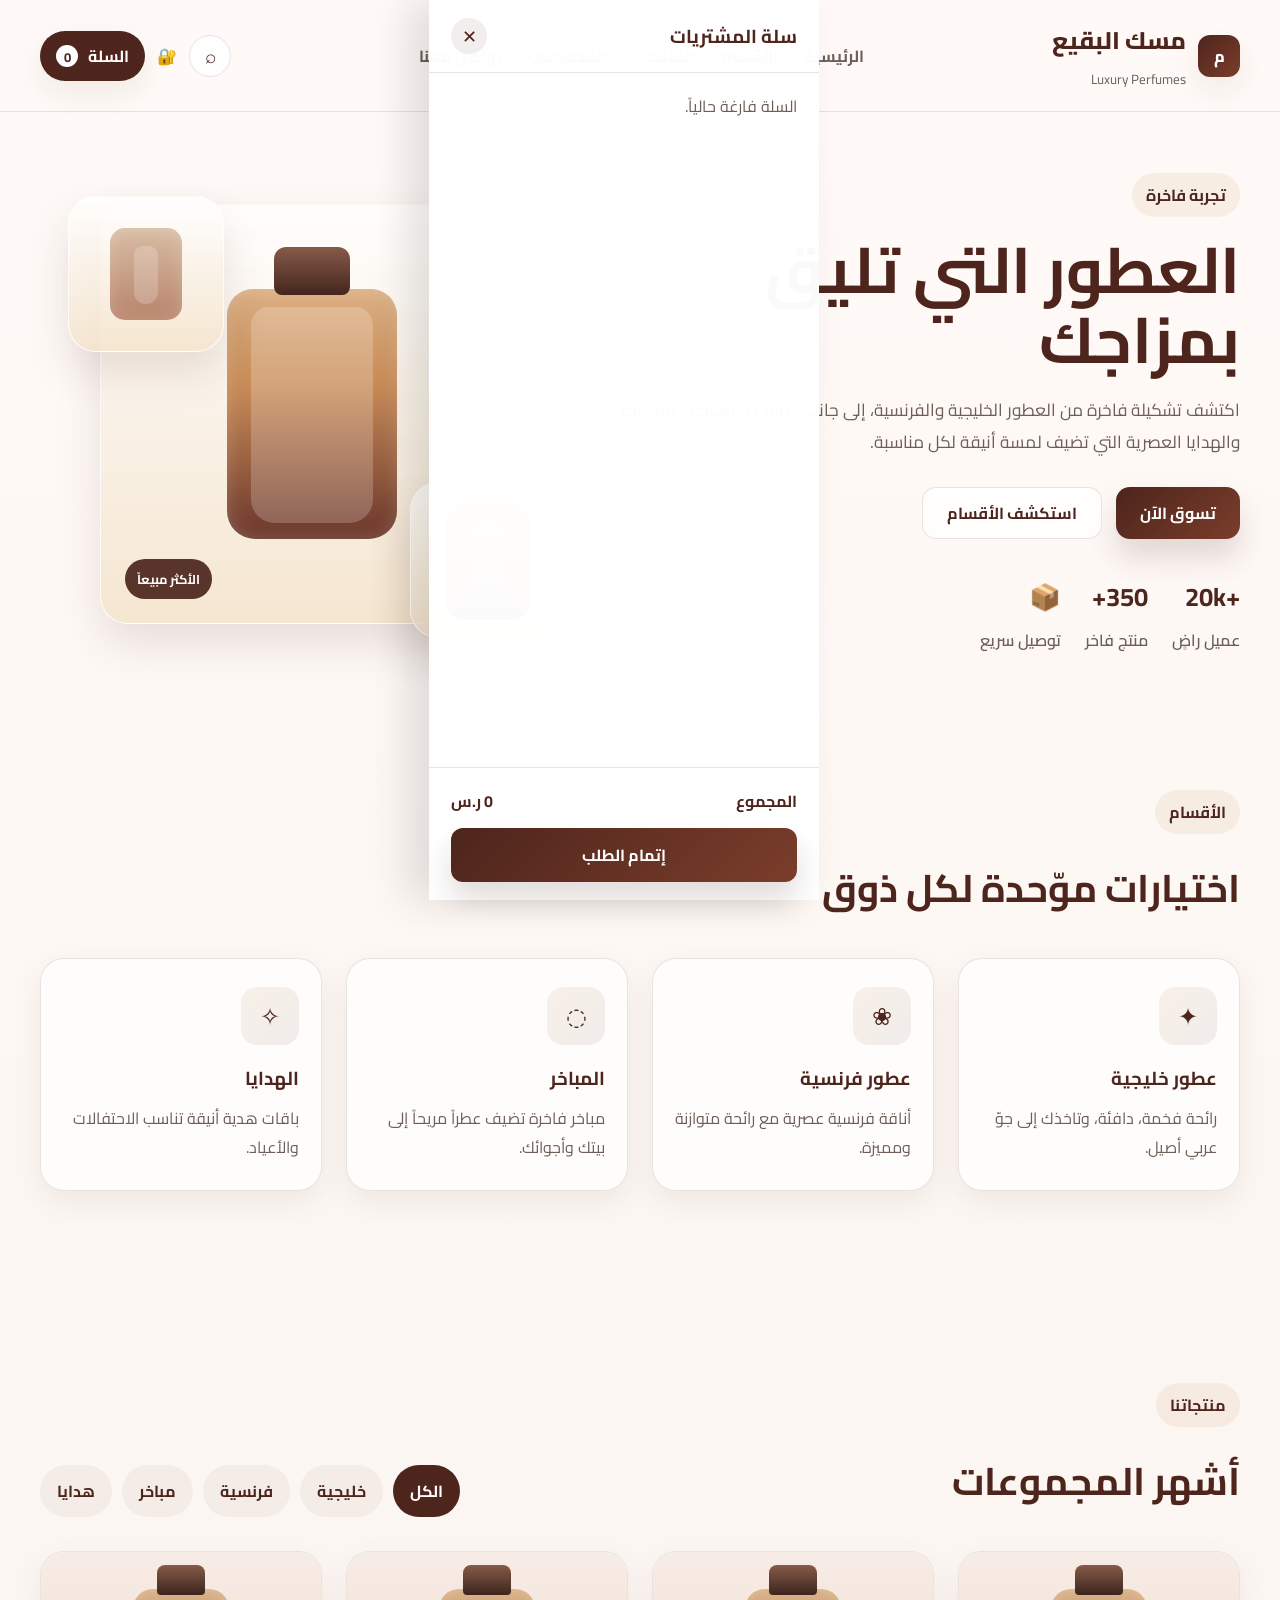
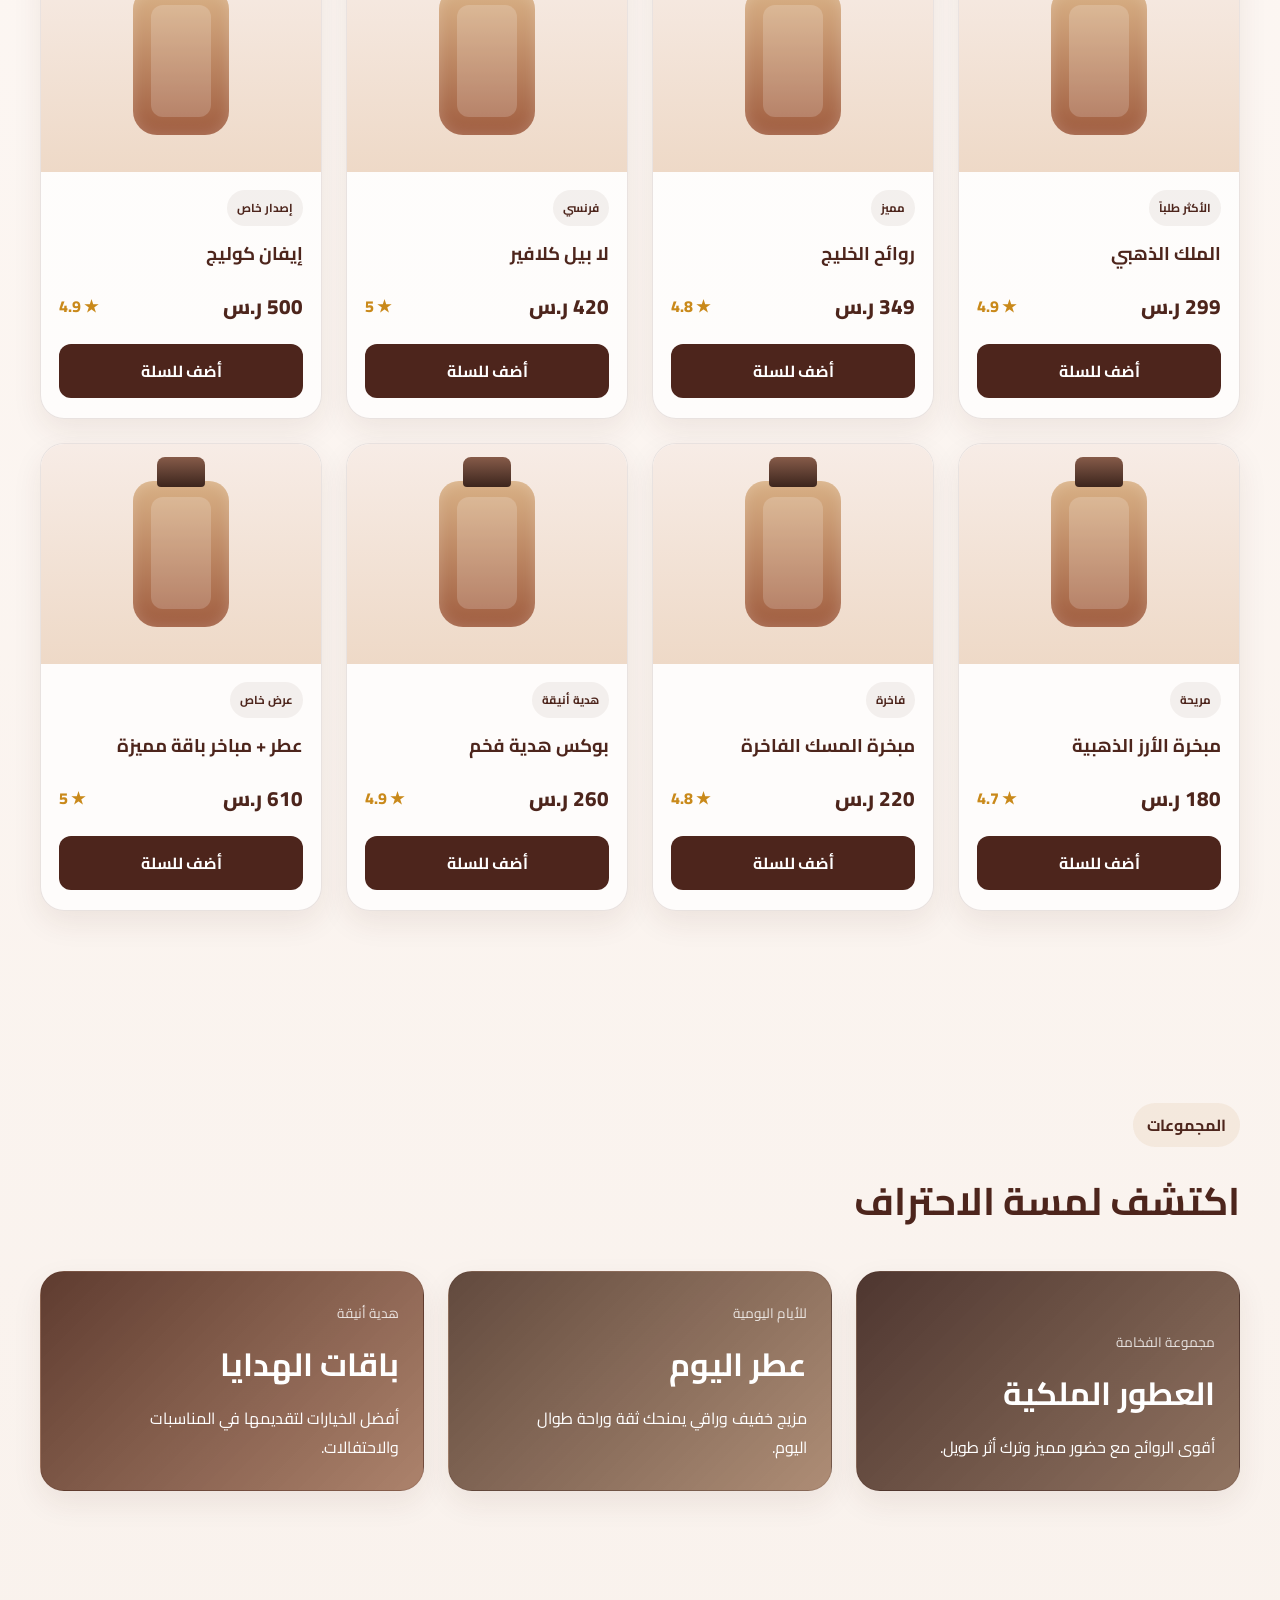
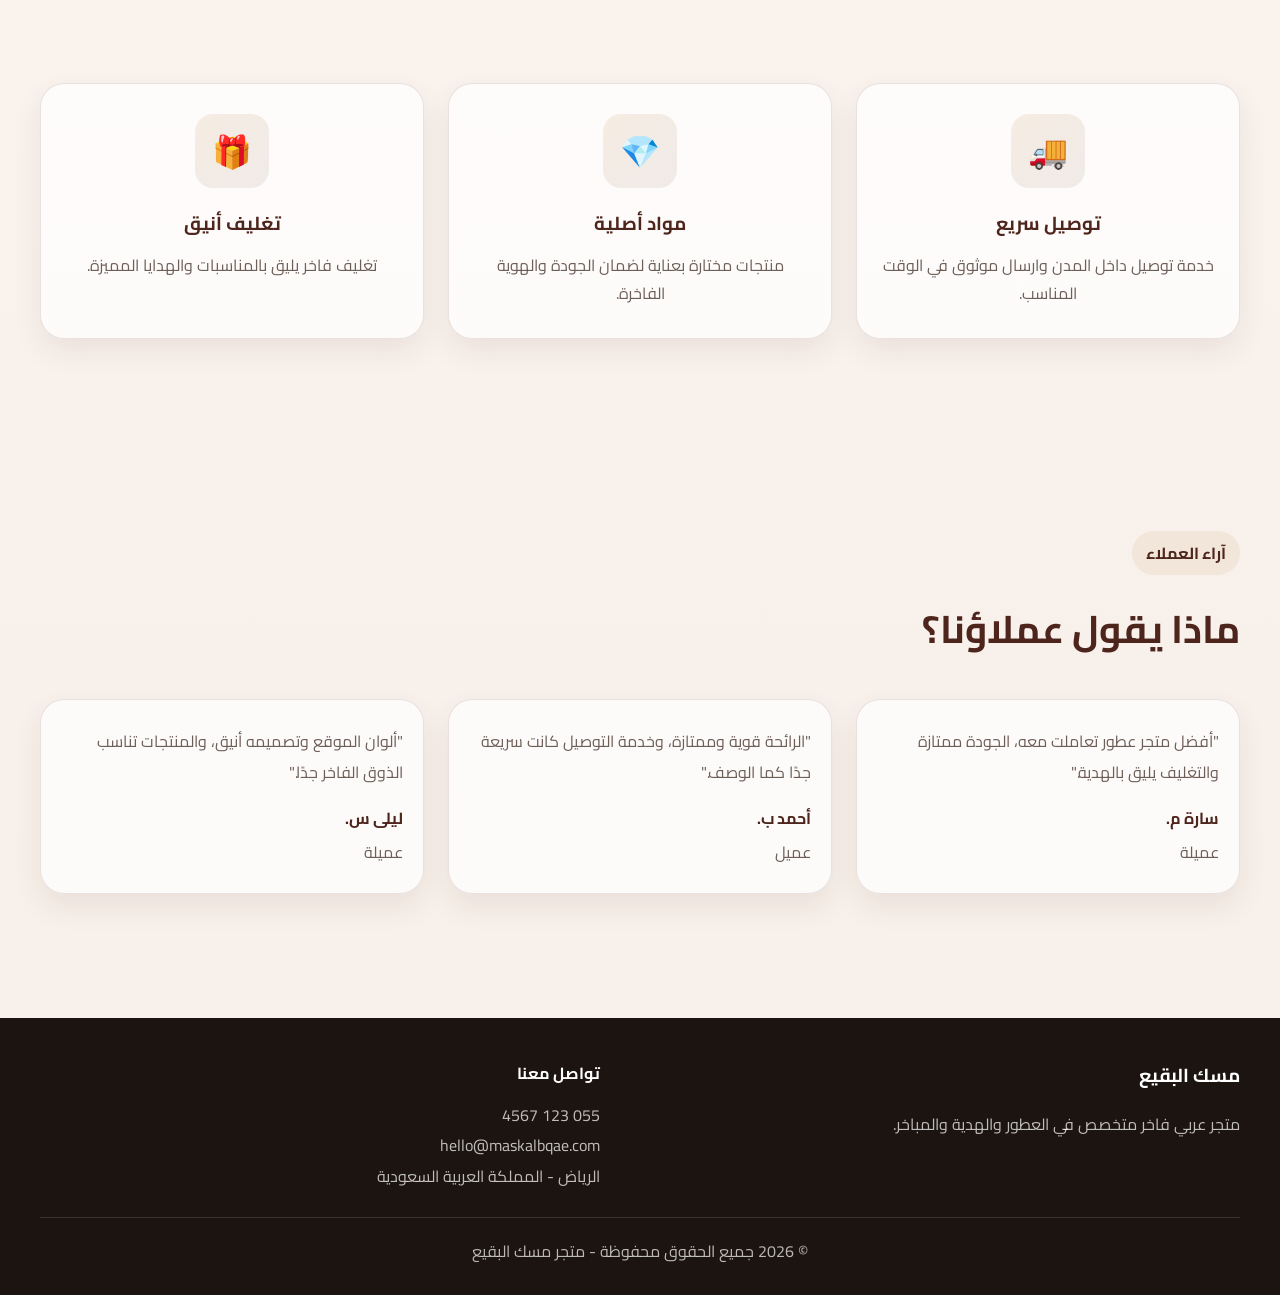
==== commit afc72adf: "إضافة زر دخول الإدارة في شريط التنقل" ====
--- a/index.html
+++ b/index.html
@@ -37,6 +37,7 @@
 
         <div class="nav-actions">
           <button class="icon-btn" aria-label="بحث">⌕</button>
+          <a href="admin.html" class="admin-btn" aria-label="دخول الإدارة" title="لوحة التحكم">🔐</a>
           <button class="cart-btn" id="cartToggle" aria-label="سلة المشتريات">
             <span>السلة</span>
             <span id="cart-count" class="cart-count">0</span>
@@ -212,7 +213,7 @@
 
           <div class="testimonial-grid">
             <div class="testimonial-card">
-              <p>“أفضل متجر عطور تعاملت معه، الجودة ممتازة والتغليف يليق بالهدية.”</p>
+              <p>"أفضل متجر عطور تعاملت معه، الجودة ممتازة والتغليف يليق بالهدية."</p>
               <div class="person">
                 <strong>سارة م.</strong>
                 <span>عميلة</span>
@@ -220,7 +221,7 @@
             </div>
 
             <div class="testimonial-card">
-              <p>“الرائحة قوية وممتازة، وخدمة التوصيل كانت سريعة جدًا كما الوصف.”</p>
+              <p>"الرائحة قوية وممتازة، وخدمة التوصيل كانت سريعة جدًا كما الوصف."</p>
               <div class="person">
                 <strong>أحمد ب.</strong>
                 <span>عميل</span>
@@ -228,7 +229,7 @@
             </div>
 
             <div class="testimonial-card">
-              <p>“ألوان الموقع وتصميمه أنيق، والمنتجات تناسب الذوق الفاخر جدًا.”</p>
+              <p>"ألوان الموقع وتصميمه أنيق، والمنتجات تناسب الذوق الفاخر جدًا."</p>
               <div class="person">
                 <strong>ليلى س.</strong>
                 <span>عميلة</span>
@@ -306,4 +307,3 @@
     <script src="script.js"></script>
   </body>
 </html>
-
